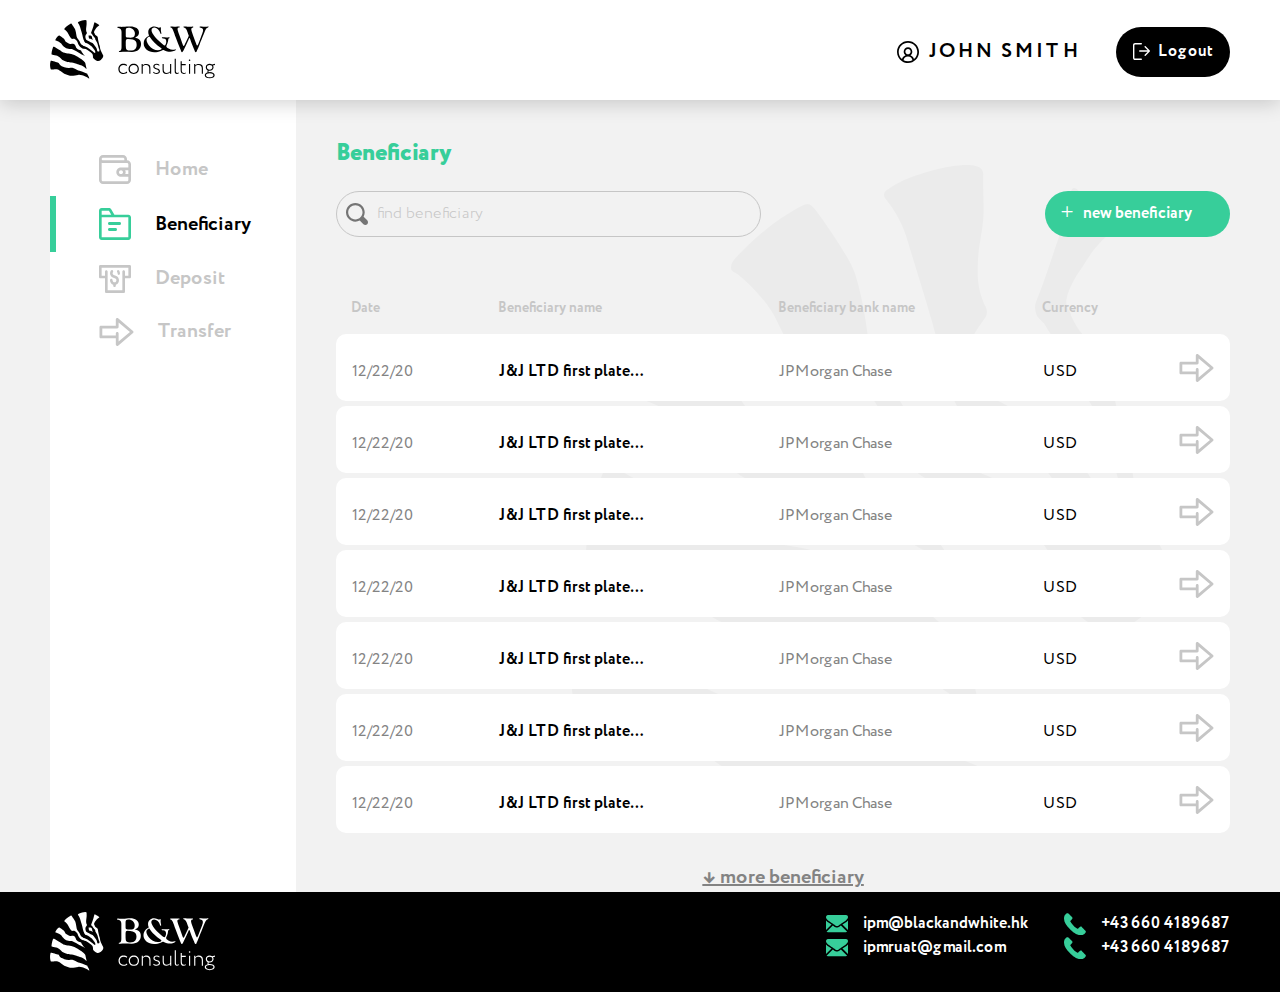
==== beneficiary.html @ be6fce4c "Beneficiary page done" ====
<!DOCTYPE html>
<html lang="en">
  <head>
    <meta charset="UTF-8" />
    <meta name="viewport" content="width=device-width, initial-scale=1.0" />
    <link rel="stylesheet" href="css/style.min.css" />
    <title>B&W</title>
  </head>
  <body>
    <header class="header logged-header">
      <div class="container">
        <nav class="nav">
          <div class="logo">
            <img src="img/logo.svg" alt="B&W consulting" />
          </div>
          <div class="nav__block">
            <div class="menu">
              <div class="logged-user">
                <img src="img/loged-user-icon.svg" alt="user" />
                <span class="username">John Smith</span>
              </div>
              <button class="btn exit-btn">
                <img src="img/exit-icon.svg" alt="exit" />
                <a href="/signin.html">Logout</a>
              </button>
            </div>
          </div>
        </nav>
      </div>
    </header>
    <div class="main-section">
      <div class="container">
        <div class="content">
          <aside class="main-nav">
            <ul>
              <li>
                <a href="/home.html">
                  <svg width="32" height="29">
                    <use xlink:href="img/icons.svg#wallet"></use>
                  </svg>
                  Home</a
                >
              </li>
              <li class="active">
                <a href="#">
                  <svg width="32" height="32">
                    <use xlink:href="img/icons.svg#folder"></use>
                  </svg>
                  Beneficiary</a
                >
              </li>
              <li>
                <a href="/deposit.html">
                  <svg width="32" height="28">
                    <use xlink:href="img/icons.svg#atm"></use>
                  </svg>
                  Deposit</a
                >
              </li>
              <li>
                <a href="#">
                  <svg width="35" height="28">
                    <use xlink:href="img/icons.svg#arrow-right"></use>
                  </svg>
                  Transfer</a
                >
              </li>
              <li class="last"></li>
            </ul>
          </aside>
          <div class="main-content">
            <div class="action-panel">
              <div class="title">
                <h1>Beneficiary</h1>
              </div>
            </div>
            <div class="beneficiary-controls">
              <input
                class="search-input"
                type="text"
                placeholder="find beneficiary"
              />
              <button class="btn btn-primary add-btn-icon">
                new beneficiary
              </button>
            </div>

            <table class="tbl">
              <thead>
                <tr>
                  <th>Date</th>
                  <th>Beneficiary name</th>
                  <th>Beneficiary bank name</th>
                  <th>Currency</th>
                  <th></th>
                </tr>
              </thead>
              <tbody>
                <tr>
                  <td>12/22/20</td>
                  <td class="cell-name">J&J LTD first plate…</td>
                  <td>JPMorgan Chase</td>
                  <td class="cell-currency">USD</td>
                  <td class="cell-action">
                    <a href="#">
                      <svg width="35" height="28">
                        <use xlink:href="img/icons.svg#arrow-right"></use>
                      </svg>
                    </a>
                    <span class="tooltiptext">new transfer</span>
                  </td>
                </tr>
                <tr>
                  <td>12/22/20</td>
                  <td class="cell-name">J&J LTD first plate…</td>
                  <td>JPMorgan Chase</td>
                  <td class="cell-currency">USD</td>
                  <td class="cell-action">
                    <a href="#">
                      <svg width="35" height="28">
                        <use xlink:href="img/icons.svg#arrow-right"></use>
                      </svg>
                    </a>
                    <span class="tooltiptext">new transfer</span>
                  </td>
                </tr>
                <tr>
                  <td>12/22/20</td>
                  <td class="cell-name">J&J LTD first plate…</td>
                  <td>JPMorgan Chase</td>
                  <td class="cell-currency">USD</td>
                  <td class="cell-action">
                    <a href="#">
                      <svg width="35" height="28">
                        <use xlink:href="img/icons.svg#arrow-right"></use>
                      </svg>
                    </a>
                    <span class="tooltiptext">new transfer</span>
                  </td>
                </tr>
                <tr>
                  <td>12/22/20</td>
                  <td class="cell-name">J&J LTD first plate…</td>
                  <td>JPMorgan Chase</td>
                  <td class="cell-currency">USD</td>
                  <td class="cell-action">
                    <a href="#">
                      <svg width="35" height="28">
                        <use xlink:href="img/icons.svg#arrow-right"></use>
                      </svg>
                    </a>
                    <span class="tooltiptext">new transfer</span>
                  </td>
                </tr>
                <tr>
                  <td>12/22/20</td>
                  <td class="cell-name">J&J LTD first plate…</td>
                  <td>JPMorgan Chase</td>
                  <td class="cell-currency">USD</td>
                  <td class="cell-action">
                    <a href="#">
                      <svg width="35" height="28">
                        <use xlink:href="img/icons.svg#arrow-right"></use>
                      </svg>
                    </a>
                    <span class="tooltiptext">new transfer</span>
                  </td>
                </tr>
                <tr>
                  <td>12/22/20</td>
                  <td class="cell-name">J&J LTD first plate…</td>
                  <td>JPMorgan Chase</td>
                  <td class="cell-currency">USD</td>
                  <td class="cell-action">
                    <a href="#">
                      <svg width="35" height="28">
                        <use xlink:href="img/icons.svg#arrow-right"></use>
                      </svg>
                    </a>
                    <span class="tooltiptext">new transfer</span>
                  </td>
                </tr>
                <tr>
                  <td>12/22/20</td>
                  <td class="cell-name">J&J LTD first plate…</td>
                  <td>JPMorgan Chase</td>
                  <td class="cell-currency">USD</td>
                  <td class="cell-action">
                    <a href="#">
                      <svg width="35" height="28">
                        <use xlink:href="img/icons.svg#arrow-right"></use>
                      </svg>
                    </a>
                    <span class="tooltiptext">new transfer</span>
                  </td>
                </tr>
              </tbody>
            </table>
            <p class="more"><a href="#">↓ more beneficiary</a></p>
          </div>
        </div>
      </div>
    </div>
    <footer class="footer">
      <div class="container">
        <div class="footer_nav">
          <div class="logo">
            <img src="img/footer_logo.svg" alt="B&W" />
          </div>
          <div class="contacts">
            <div class="emails">
              <div class="email">
                <img src="img/letter.svg" alt="email" class="icon" />
                <a href="mailto:ipm@blackandwhite.hk">ipm@blackandwhite.hk</a>
              </div>
              <div class="email">
                <img src="img/letter.svg" alt="email" class="icon" />
                <a href="mailto:ipmruat@gmail.com">ipmruat@gmail.com</a>
              </div>
            </div>
            <div class="phones">
              <div class="phone">
                <img src="img/phone.svg" alt="phone" class="icon" />
                <span>+43 660 4189687</span>
              </div>
              <div class="phone">
                <img src="img/phone.svg" alt="phone" class="icon" />
                <span>+43 660 4189687</span>
              </div>
            </div>
          </div>
        </div>
      </div>
    </footer>
  </body>
</html>
---- css/style.min.css ----
@font-face{font-family:"Circe";src:url("../fonts/Circe-Regular.eot");src:local("Circe"),local("Circe-Regular"),url("../fonts/Circe-Regular.eot?#iefix") format("embedded-opentype"),url("../fonts/Circe-Regular.woff") format("woff"),url("../fonts/Circe-Regular.ttf") format("truetype");font-weight:normal;font-style:normal}@font-face{font-family:"Circe";src:url("../fonts/Circe-ExtraLight.eot");src:local("Circe ExtraLight"),local("Circe-ExtraLight"),url("../fonts/Circe-ExtraLight.eot?#iefix") format("embedded-opentype"),url("../fonts/Circe-ExtraLight.woff") format("woff"),url("../fonts/Circe-ExtraLight.ttf") format("truetype");font-weight:200;font-style:normal}@font-face{font-family:"Circe";src:url("../fonts/Circe-Thin.eot");src:local("Circe Thin"),local("Circe-Thin"),url("../fonts/Circe-Thin.eot?#iefix") format("embedded-opentype"),url("../fonts/Circe-Thin.woff") format("woff"),url("../fonts/Circe-Thin.ttf") format("truetype");font-weight:100;font-style:normal}@font-face{font-family:"Circe";src:url("../fonts/Circe-Light.eot");src:local("Circe Light"),local("Circe-Light"),url("../fonts/Circe-Light.eot?#iefix") format("embedded-opentype"),url("../fonts/Circe-Light.woff") format("woff"),url("../fonts/Circe-Light.ttf") format("truetype");font-weight:300;font-style:normal}@font-face{font-family:"Circe";src:url("../fonts/Circe-Bold.eot");src:local("Circe Bold"),local("Circe-Bold"),url("../fonts/Circe-Bold.eot?#iefix") format("embedded-opentype"),url("../fonts/Circe-Bold.woff") format("woff"),url("../fonts/Circe-Bold.ttf") format("truetype");font-weight:bold;font-style:normal}@font-face{font-family:"Circe";src:url("../fonts/Circe-ExtraBold.eot");src:local("Circe ExtraBold"),local("Circe-ExtraBold"),url("../fonts/Circe-ExtraBold.eot?#iefix") format("embedded-opentype"),url("../fonts/Circe-ExtraBold.woff") format("woff"),url("../fonts/Circe-ExtraBold.ttf") format("truetype");font-weight:800;font-style:normal}@font-face{font-family:"lucida_grandebold";src:url("../fonts/lucidagrandebold-webfont.woff2") format("woff2"),url("../fonts/lucidagrandebold-webfont.woff") format("woff"),url("../fonts/LucidaGrandeBold.ttf") format("truetype");font-weight:bold;font-style:normal}*{padding:0;margin:0;-webkit-box-sizing:border-box;box-sizing:border-box}body{display:-webkit-box;display:-ms-flexbox;display:flex;-webkit-box-orient:vertical;-webkit-box-direction:normal;-ms-flex-direction:column;flex-direction:column;height:100vh}.container{max-width:1180px;width:100%;margin:0 auto;height:100%}.header{width:100%;height:100px;padding:20px}.header .nav{display:-webkit-box;display:-ms-flexbox;display:flex;-webkit-box-pack:justify;-ms-flex-pack:justify;justify-content:space-between;-webkit-box-align:center;-ms-flex-align:center;align-items:center}.header .nav .menu{text-transform:uppercase;display:-webkit-box;display:-ms-flexbox;display:flex;-webkit-box-pack:justify;-ms-flex-pack:justify;justify-content:space-between;font-family:Circe;font-style:normal;font-weight:bold;font-size:13px;line-height:19px;text-align:right;letter-spacing:1.9px;color:#000000}.header .nav .menu .main_menu{margin-right:50px}.header .nav .menu ul{display:-webkit-box;display:-ms-flexbox;display:flex;list-style:none}.header .nav .menu ul li{margin-right:27px}.header .nav .menu ul li a{text-decoration:none;color:inherit}.header .nav .menu .active{color:#37ce9a}.logged-header{-webkit-box-shadow:0px 2px 20px rgba(0,0,0,0.2);box-shadow:0px 2px 20px rgba(0,0,0,0.2);z-index:2}main{-webkit-box-flex:1;-ms-flex:1 0 auto;flex:1 0 auto;background-color:#f2f2f2}main .bg{background-color:#37ce9a;height:300px;padding:56px}main .bg h1{color:#ffffff;font-family:Circe;font-style:normal;font-weight:bold;font-size:40px;line-height:59px;text-align:center;text-transform:uppercase;margin-bottom:47px}main .bg .login-form{width:510px;margin:0 auto;background-color:#ffffff;border-radius:10px;-webkit-box-shadow:0px 10px 40px rgba(0,0,0,0.2);box-shadow:0px 10px 40px rgba(0,0,0,0.2);padding:66px 96px}main .bg .login-form .form-control{max-width:320px;margin-bottom:50px}main .bg .login-form .form-control input{max-width:320px;width:100%;border:none;border-bottom:2px solid #000000;padding:10px 20px 0 0;outline:none;font-family:Circe;font-style:normal;font-weight:normal;font-size:20px;line-height:29px;color:#000000}main .bg .login-form .form-control input::-webkit-input-placeholder{color:#000000}main .bg .login-form .form-control input:-ms-input-placeholder{color:#000000}main .bg .login-form .form-control input::-ms-input-placeholder{color:#000000}main .bg .login-form .form-control input::placeholder{color:#000000}main .bg .login-form .form-control .username{background:url(../img/user.svg) center right no-repeat}main .bg .login-form .form-control .password{background:url(../img/lock.svg) center right no-repeat}main .bg .login-form button{display:block;border-radius:40px;border:none;background-color:#37ce9a;padding:19px;width:320px;font-family:Circe;font-style:normal;font-weight:800;font-size:20px;color:#ffffff;text-transform:uppercase;margin-bottom:17px}main .bg .login-form p{text-align:center}main .bg .login-form p a{color:#37ce9a;font-family:Circe;font-style:normal;font-weight:bold;font-size:16px;line-height:24px}.footer{padding:20px;font-family:Circe;font-style:normal;font-weight:bold;font-size:16px;line-height:24px;text-align:right;background-color:#000;height:100px;color:#ffffff}.footer .footer_nav{display:-webkit-box;display:-ms-flexbox;display:flex;-webkit-box-pack:justify;-ms-flex-pack:justify;justify-content:space-between}.footer .footer_nav .contacts{display:-webkit-box;display:-ms-flexbox;display:flex}.footer .footer_nav .contacts a{color:inherit;text-decoration:none}.footer .footer_nav .contacts .icon{margin-right:15px}.footer .footer_nav .contacts .emails{margin-right:36px}.footer .footer_nav .email{display:-webkit-box;display:-ms-flexbox;display:flex;-webkit-box-align:center;-ms-flex-align:center;align-items:center}.footer .footer_nav .phone{display:-webkit-box;display:-ms-flexbox;display:flex;-webkit-box-align:center;-ms-flex-align:center;align-items:center}.logged-user{display:-webkit-box;display:-ms-flexbox;display:flex;-webkit-box-align:center;-ms-flex-align:center;align-items:center;margin-right:35px;font-family:Circe;font-style:normal;font-weight:bold;font-size:20px;line-height:29px;letter-spacing:2.92308px;color:#000000}.logged-user img{margin-right:10px}.btn{font-family:Circe;font-style:normal;font-weight:bold;font-size:16px;line-height:24px;text-align:right;color:#ffffff;padding:13px 17px;border-radius:33px;border:none;position:relative;outline:none;cursor:pointer;-webkit-transition:background-color 0.3s ease;transition:background-color 0.3s ease}.btn-primary{background-color:#37ce9a;padding:10px 38px}.btn-primary:hover{background-color:#29a97d}.exit-btn{display:-webkit-box;display:-ms-flexbox;display:flex;-webkit-box-align:center;-ms-flex-align:center;align-items:center;background-color:#000000}.exit-btn:hover{background-color:#262626}.exit-btn img{margin-right:8px}.exit-btn a{text-decoration:none;color:inherit}.main-nav{width:260px;background-color:#ffffff;margin-right:40px}.main-nav ul{margin:43px 0;list-style:none;display:-webkit-box;display:-ms-flexbox;display:flex;-webkit-box-orient:vertical;-webkit-box-direction:normal;-ms-flex-direction:column;flex-direction:column;font-family:Circe;font-style:normal;font-weight:bold;font-size:20px;line-height:29px;color:#c6c6c6}.main-nav ul li{padding:12px 43px;border-left:6px solid transparent}.main-nav ul li svg{margin-right:24px;fill:#c6c6c6}.main-nav ul li.active{color:#000000;border-left:6px solid #37ce9a}.main-nav ul li.active svg{fill:#37ce9a}.main-nav ul li.active a{color:#000000}.main-nav ul li a{display:-webkit-box;display:-ms-flexbox;display:flex;-webkit-box-align:center;-ms-flex-align:center;align-items:center;text-decoration:none;color:inherit}.main-nav ul li.last{-webkit-box-flex:1;-ms-flex:1 0 auto;flex:1 0 auto}.main-section{-webkit-box-flex:1;-ms-flex:1 0 auto;flex:1 0 auto;background:#f2f2f2 url(../img/main-bg.svg) center right 110px no-repeat}.content{display:-webkit-box;display:-ms-flexbox;display:flex;-webkit-box-pack:justify;-ms-flex-pack:justify;justify-content:space-between;height:inherit}.panel{background-color:#ffffff;border-radius:10px;padding:33px 23px}.panel h2{font-family:Circe;font-style:normal;font-weight:normal;font-size:20px;line-height:29px;color:#828282;margin-bottom:12px}.main-content{width:80%;margin-top:36px}.main-content .action-panel{display:-webkit-box;display:-ms-flexbox;display:flex;-webkit-box-pack:justify;-ms-flex-pack:justify;justify-content:space-between}.main-content .action-panel .title h1{font-family:Circe;font-style:normal;font-weight:800;font-size:24px;line-height:35px;color:#37ce9a}.main-content .add-btn-icon::before{content:"+";position:absolute;font-size:24px;font-weight:300;left:15px}.main-content .balanse-panel{margin-top:25px;background:#fff url(../img/wallet.svg) center right 39px no-repeat}.main-content .balanse-panel span{font-family:Circe;font-style:normal;font-weight:bold;font-size:30px;line-height:44px;color:#37ce9a}.mr-18{margin-right:18px}.mr-70{margin-right:70px}.usd::before{content:"$"}.eur::before{content:"€"}.rub::before{content:"₽"}.rates-panel{margin-top:10px;background:#fff url(../img/logo-cbr.png) bottom 29px right 23px no-repeat}.rates-panel .titles{display:-webkit-box;display:-ms-flexbox;display:flex;-webkit-box-pack:justify;-ms-flex-pack:justify;justify-content:space-between}.rates-panel table{font-family:Circe;font-style:normal;font-weight:normal;font-size:20px;line-height:29px;color:#000000;border-collapse:collapse}.rates-panel table td.col-primary{color:#37ce9a;padding:0 25px}.rates-panel table td.col-bold{font-weight:bold}.deposit-title{margin:45px 0 38px;font-family:Circe;font-style:normal;font-weight:800;font-size:24px;line-height:35px;color:#000000}.deposit-panels{display:-webkit-box;display:-ms-flexbox;display:flex;-webkit-box-pack:justify;-ms-flex-pack:justify;justify-content:space-between}.deposit-panels .deposit-btn{font-family:Circe;font-style:normal;font-weight:normal;font-size:40px;line-height:59px;color:#000000;padding:77px 95px;cursor:pointer;-webkit-transition:background-color 0.3s ease;transition:background-color 0.3s ease}.deposit-panels .deposit-btn:hover{background-color:#37ce9a;color:#ffffff}.search-input{background:url(../img/search.svg) center left 9px no-repeat;border:1px solid #c6c6c6;-webkit-box-sizing:border-box;box-sizing:border-box;border-radius:33px;padding:10px 40px;font-family:Circe;font-style:normal;font-weight:350;font-size:16px;line-height:24px;outline:none;max-width:425px;width:100%}.search-input::-webkit-input-placeholder{color:#c6c6c6}.search-input:-ms-input-placeholder{color:#c6c6c6}.search-input::-ms-input-placeholder{color:#c6c6c6}.search-input::placeholder{color:#c6c6c6}.beneficiary-controls{margin-top:20px;display:-webkit-box;display:-ms-flexbox;display:flex;-webkit-box-pack:justify;-ms-flex-pack:justify;justify-content:space-between}.tbl{margin-top:37px;font-family:Circe;font-style:normal;width:100%;border-spacing:0 5px}.tbl thead tr th{text-align:left;color:#c6c6c6;font-weight:bold;font-size:14px;line-height:21px}.tbl tr{border-radius:10px;width:100%}.tbl tr th,.tbl tr td{padding:19px 15px 10px}.tbl tbody tr{background-color:#fff}.tbl tbody tr td{font-weight:normal;font-size:16px;line-height:24px;color:#838383;border:1px solid transparent}.tbl tbody tr td:first-child{border-top-left-radius:10px}.tbl tbody tr td:last-child{border-top-right-radius:10px}.tbl tbody tr td:first-child{border-bottom-left-radius:10px}.tbl tbody tr td:last-child{border-bottom-right-radius:10px}.tbl tbody tr td svg{fill:#c6c6c6}.tbl tr:hover td{border-bottom:1px solid #37ce9a;border-top:1px solid #37ce9a}.tbl tr:hover td svg{fill:#37ce9a}.tbl tr:hover td:first-child{border-left:1px solid #37ce9a}.tbl tr:hover td:last-child{border-right:1px solid #37ce9a}.tbl .cell-currency{color:#000000}.tbl .cell-name{font-weight:bold;color:#000000}.tbl .cell-action{position:relative;text-align:right;width:50px}.tbl .cell-action .tooltiptext{position:absolute;left:-20px;bottom:-20px;visibility:hidden;width:110px;background-color:#fff;-webkit-box-shadow:0px 2px 30px rgba(0,0,0,0.1);box-shadow:0px 2px 30px rgba(0,0,0,0.1);border-radius:10px;padding:6px 17px;z-index:2;font-family:Circe;font-style:normal;font-weight:normal;font-size:14px;line-height:21px;color:#c6c6c6}.tbl .cell-action:hover .tooltiptext{visibility:visible}.more{text-align:center;font-family:Circe;font-style:normal;font-weight:bold;font-size:20px;line-height:29px;text-align:center;-webkit-text-decoration-line:underline;text-decoration-line:underline;color:#838383;margin-top:25px}.more a{color:inherit}
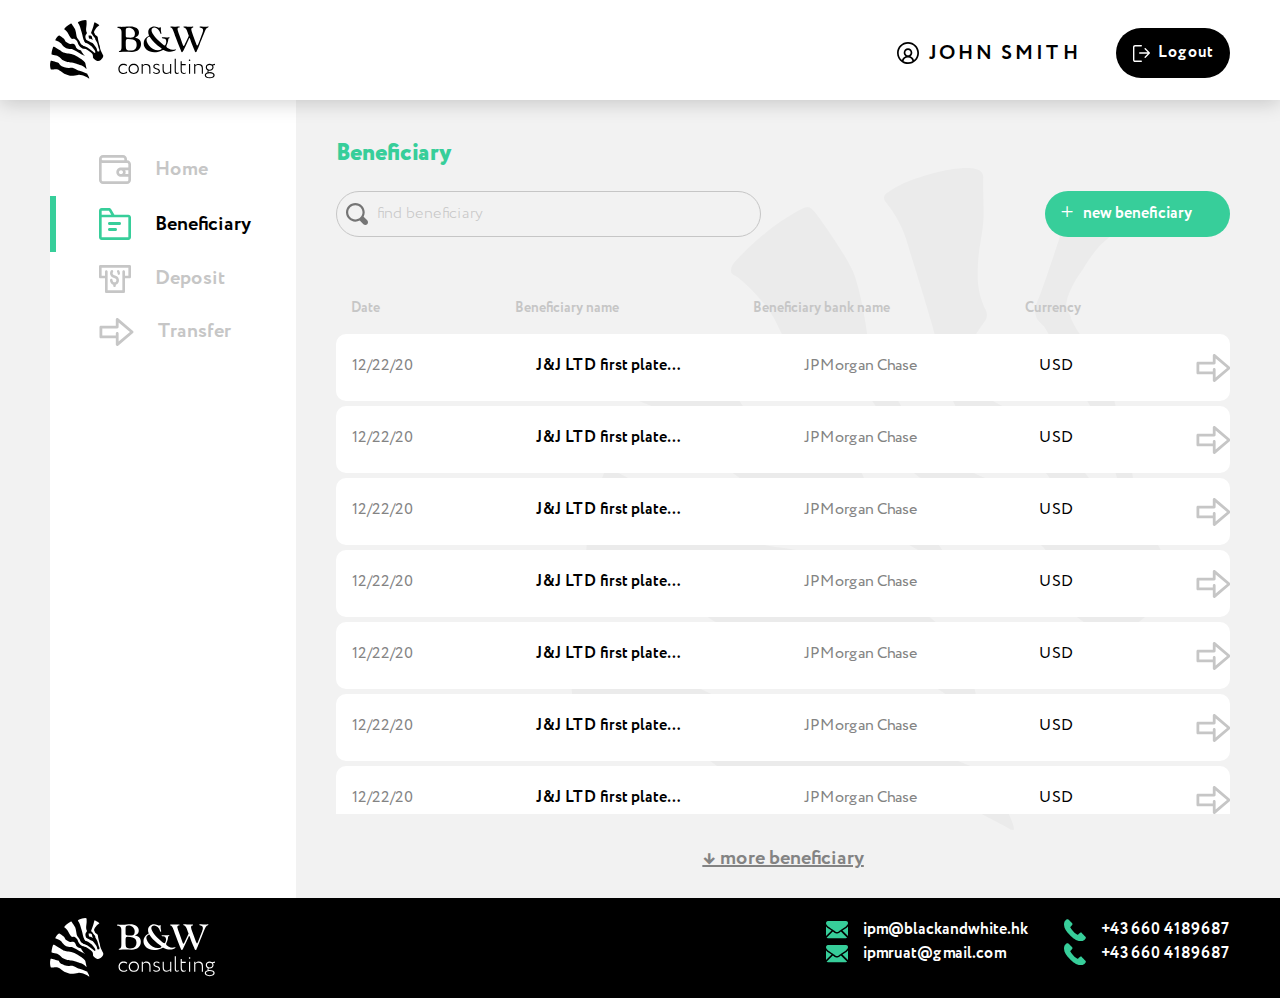
==== commit 9eb0f445: "Table scroll" ====
--- a/beneficiary.html
+++ b/beneficiary.html
@@ -58,7 +58,7 @@
                 >
               </li>
               <li>
-                <a href="#">
+                <a href="/transfer.html">
                   <svg width="35" height="28">
                     <use xlink:href="img/icons.svg#arrow-right"></use>
                   </svg>
@@ -85,7 +85,7 @@
               </button>
             </div>
 
-            <table class="tbl">
+            <table class="tbl beneficiary">
               <thead>
                 <tr>
                   <th>Date</th>
@@ -96,6 +96,34 @@
                 </tr>
               </thead>
               <tbody>
+                <tr>
+                  <td>12/22/20</td>
+                  <td class="cell-name">J&J LTD first plate…</td>
+                  <td>JPMorgan Chase</td>
+                  <td class="cell-currency">USD</td>
+                  <td class="cell-action">
+                    <a href="#">
+                      <svg width="35" height="28">
+                        <use xlink:href="img/icons.svg#arrow-right"></use>
+                      </svg>
+                    </a>
+                    <span class="tooltiptext">new transfer</span>
+                  </td>
+                </tr>
+                <tr>
+                  <td>12/22/20</td>
+                  <td class="cell-name">J&J LTD first plate…</td>
+                  <td>JPMorgan Chase</td>
+                  <td class="cell-currency">USD</td>
+                  <td class="cell-action">
+                    <a href="#">
+                      <svg width="35" height="28">
+                        <use xlink:href="img/icons.svg#arrow-right"></use>
+                      </svg>
+                    </a>
+                    <span class="tooltiptext">new transfer</span>
+                  </td>
+                </tr>
                 <tr>
                   <td>12/22/20</td>
                   <td class="cell-name">J&J LTD first plate…</td>
--- a/css/style.min.css
+++ b/css/style.min.css
@@ -1 +1 @@
-@font-face{font-family:"Circe";src:url("../fonts/Circe-Regular.eot");src:local("Circe"),local("Circe-Regular"),url("../fonts/Circe-Regular.eot?#iefix") format("embedded-opentype"),url("../fonts/Circe-Regular.woff") format("woff"),url("../fonts/Circe-Regular.ttf") format("truetype");font-weight:normal;font-style:normal}@font-face{font-family:"Circe";src:url("../fonts/Circe-ExtraLight.eot");src:local("Circe ExtraLight"),local("Circe-ExtraLight"),url("../fonts/Circe-ExtraLight.eot?#iefix") format("embedded-opentype"),url("../fonts/Circe-ExtraLight.woff") format("woff"),url("../fonts/Circe-ExtraLight.ttf") format("truetype");font-weight:200;font-style:normal}@font-face{font-family:"Circe";src:url("../fonts/Circe-Thin.eot");src:local("Circe Thin"),local("Circe-Thin"),url("../fonts/Circe-Thin.eot?#iefix") format("embedded-opentype"),url("../fonts/Circe-Thin.woff") format("woff"),url("../fonts/Circe-Thin.ttf") format("truetype");font-weight:100;font-style:normal}@font-face{font-family:"Circe";src:url("../fonts/Circe-Light.eot");src:local("Circe Light"),local("Circe-Light"),url("../fonts/Circe-Light.eot?#iefix") format("embedded-opentype"),url("../fonts/Circe-Light.woff") format("woff"),url("../fonts/Circe-Light.ttf") format("truetype");font-weight:300;font-style:normal}@font-face{font-family:"Circe";src:url("../fonts/Circe-Bold.eot");src:local("Circe Bold"),local("Circe-Bold"),url("../fonts/Circe-Bold.eot?#iefix") format("embedded-opentype"),url("../fonts/Circe-Bold.woff") format("woff"),url("../fonts/Circe-Bold.ttf") format("truetype");font-weight:bold;font-style:normal}@font-face{font-family:"Circe";src:url("../fonts/Circe-ExtraBold.eot");src:local("Circe ExtraBold"),local("Circe-ExtraBold"),url("../fonts/Circe-ExtraBold.eot?#iefix") format("embedded-opentype"),url("../fonts/Circe-ExtraBold.woff") format("woff"),url("../fonts/Circe-ExtraBold.ttf") format("truetype");font-weight:800;font-style:normal}@font-face{font-family:"lucida_grandebold";src:url("../fonts/lucidagrandebold-webfont.woff2") format("woff2"),url("../fonts/lucidagrandebold-webfont.woff") format("woff"),url("../fonts/LucidaGrandeBold.ttf") format("truetype");font-weight:bold;font-style:normal}*{padding:0;margin:0;-webkit-box-sizing:border-box;box-sizing:border-box}body{display:-webkit-box;display:-ms-flexbox;display:flex;-webkit-box-orient:vertical;-webkit-box-direction:normal;-ms-flex-direction:column;flex-direction:column;height:100vh}.container{max-width:1180px;width:100%;margin:0 auto;height:100%}.header{width:100%;height:100px;padding:20px}.header .nav{display:-webkit-box;display:-ms-flexbox;display:flex;-webkit-box-pack:justify;-ms-flex-pack:justify;justify-content:space-between;-webkit-box-align:center;-ms-flex-align:center;align-items:center}.header .nav .menu{text-transform:uppercase;display:-webkit-box;display:-ms-flexbox;display:flex;-webkit-box-pack:justify;-ms-flex-pack:justify;justify-content:space-between;font-family:Circe;font-style:normal;font-weight:bold;font-size:13px;line-height:19px;text-align:right;letter-spacing:1.9px;color:#000000}.header .nav .menu .main_menu{margin-right:50px}.header .nav .menu ul{display:-webkit-box;display:-ms-flexbox;display:flex;list-style:none}.header .nav .menu ul li{margin-right:27px}.header .nav .menu ul li a{text-decoration:none;color:inherit}.header .nav .menu .active{color:#37ce9a}.logged-header{-webkit-box-shadow:0px 2px 20px rgba(0,0,0,0.2);box-shadow:0px 2px 20px rgba(0,0,0,0.2);z-index:2}main{-webkit-box-flex:1;-ms-flex:1 0 auto;flex:1 0 auto;background-color:#f2f2f2}main .bg{background-color:#37ce9a;height:300px;padding:56px}main .bg h1{color:#ffffff;font-family:Circe;font-style:normal;font-weight:bold;font-size:40px;line-height:59px;text-align:center;text-transform:uppercase;margin-bottom:47px}main .bg .login-form{width:510px;margin:0 auto;background-color:#ffffff;border-radius:10px;-webkit-box-shadow:0px 10px 40px rgba(0,0,0,0.2);box-shadow:0px 10px 40px rgba(0,0,0,0.2);padding:66px 96px}main .bg .login-form .form-control{max-width:320px;margin-bottom:50px}main .bg .login-form .form-control input{max-width:320px;width:100%;border:none;border-bottom:2px solid #000000;padding:10px 20px 0 0;outline:none;font-family:Circe;font-style:normal;font-weight:normal;font-size:20px;line-height:29px;color:#000000}main .bg .login-form .form-control input::-webkit-input-placeholder{color:#000000}main .bg .login-form .form-control input:-ms-input-placeholder{color:#000000}main .bg .login-form .form-control input::-ms-input-placeholder{color:#000000}main .bg .login-form .form-control input::placeholder{color:#000000}main .bg .login-form .form-control .username{background:url(../img/user.svg) center right no-repeat}main .bg .login-form .form-control .password{background:url(../img/lock.svg) center right no-repeat}main .bg .login-form button{display:block;border-radius:40px;border:none;background-color:#37ce9a;padding:19px;width:320px;font-family:Circe;font-style:normal;font-weight:800;font-size:20px;color:#ffffff;text-transform:uppercase;margin-bottom:17px}main .bg .login-form p{text-align:center}main .bg .login-form p a{color:#37ce9a;font-family:Circe;font-style:normal;font-weight:bold;font-size:16px;line-height:24px}.footer{padding:20px;font-family:Circe;font-style:normal;font-weight:bold;font-size:16px;line-height:24px;text-align:right;background-color:#000;height:100px;color:#ffffff}.footer .footer_nav{display:-webkit-box;display:-ms-flexbox;display:flex;-webkit-box-pack:justify;-ms-flex-pack:justify;justify-content:space-between}.footer .footer_nav .contacts{display:-webkit-box;display:-ms-flexbox;display:flex}.footer .footer_nav .contacts a{color:inherit;text-decoration:none}.footer .footer_nav .contacts .icon{margin-right:15px}.footer .footer_nav .contacts .emails{margin-right:36px}.footer .footer_nav .email{display:-webkit-box;display:-ms-flexbox;display:flex;-webkit-box-align:center;-ms-flex-align:center;align-items:center}.footer .footer_nav .phone{display:-webkit-box;display:-ms-flexbox;display:flex;-webkit-box-align:center;-ms-flex-align:center;align-items:center}.logged-user{display:-webkit-box;display:-ms-flexbox;display:flex;-webkit-box-align:center;-ms-flex-align:center;align-items:center;margin-right:35px;font-family:Circe;font-style:normal;font-weight:bold;font-size:20px;line-height:29px;letter-spacing:2.92308px;color:#000000}.logged-user img{margin-right:10px}.btn{font-family:Circe;font-style:normal;font-weight:bold;font-size:16px;line-height:24px;text-align:right;color:#ffffff;padding:13px 17px;border-radius:33px;border:none;position:relative;outline:none;cursor:pointer;-webkit-transition:background-color 0.3s ease;transition:background-color 0.3s ease}.btn-primary{background-color:#37ce9a;padding:10px 38px}.btn-primary:hover{background-color:#29a97d}.exit-btn{display:-webkit-box;display:-ms-flexbox;display:flex;-webkit-box-align:center;-ms-flex-align:center;align-items:center;background-color:#000000}.exit-btn:hover{background-color:#262626}.exit-btn img{margin-right:8px}.exit-btn a{text-decoration:none;color:inherit}.main-nav{width:260px;background-color:#ffffff;margin-right:40px}.main-nav ul{margin:43px 0;list-style:none;display:-webkit-box;display:-ms-flexbox;display:flex;-webkit-box-orient:vertical;-webkit-box-direction:normal;-ms-flex-direction:column;flex-direction:column;font-family:Circe;font-style:normal;font-weight:bold;font-size:20px;line-height:29px;color:#c6c6c6}.main-nav ul li{padding:12px 43px;border-left:6px solid transparent}.main-nav ul li svg{margin-right:24px;fill:#c6c6c6}.main-nav ul li.active{color:#000000;border-left:6px solid #37ce9a}.main-nav ul li.active svg{fill:#37ce9a}.main-nav ul li.active a{color:#000000}.main-nav ul li a{display:-webkit-box;display:-ms-flexbox;display:flex;-webkit-box-align:center;-ms-flex-align:center;align-items:center;text-decoration:none;color:inherit}.main-nav ul li.last{-webkit-box-flex:1;-ms-flex:1 0 auto;flex:1 0 auto}.main-section{-webkit-box-flex:1;-ms-flex:1 0 auto;flex:1 0 auto;background:#f2f2f2 url(../img/main-bg.svg) center right 110px no-repeat}.content{display:-webkit-box;display:-ms-flexbox;display:flex;-webkit-box-pack:justify;-ms-flex-pack:justify;justify-content:space-between;height:inherit}.panel{background-color:#ffffff;border-radius:10px;padding:33px 23px}.panel h2{font-family:Circe;font-style:normal;font-weight:normal;font-size:20px;line-height:29px;color:#828282;margin-bottom:12px}.main-content{width:80%;margin-top:36px}.main-content .action-panel{display:-webkit-box;display:-ms-flexbox;display:flex;-webkit-box-pack:justify;-ms-flex-pack:justify;justify-content:space-between}.main-content .action-panel .title h1{font-family:Circe;font-style:normal;font-weight:800;font-size:24px;line-height:35px;color:#37ce9a}.main-content .add-btn-icon::before{content:"+";position:absolute;font-size:24px;font-weight:300;left:15px}.main-content .balanse-panel{margin-top:25px;background:#fff url(../img/wallet.svg) center right 39px no-repeat}.main-content .balanse-panel span{font-family:Circe;font-style:normal;font-weight:bold;font-size:30px;line-height:44px;color:#37ce9a}.mr-18{margin-right:18px}.mr-70{margin-right:70px}.usd::before{content:"$"}.eur::before{content:"€"}.rub::before{content:"₽"}.rates-panel{margin-top:10px;background:#fff url(../img/logo-cbr.png) bottom 29px right 23px no-repeat}.rates-panel .titles{display:-webkit-box;display:-ms-flexbox;display:flex;-webkit-box-pack:justify;-ms-flex-pack:justify;justify-content:space-between}.rates-panel table{font-family:Circe;font-style:normal;font-weight:normal;font-size:20px;line-height:29px;color:#000000;border-collapse:collapse}.rates-panel table td.col-primary{color:#37ce9a;padding:0 25px}.rates-panel table td.col-bold{font-weight:bold}.deposit-title{margin:45px 0 38px;font-family:Circe;font-style:normal;font-weight:800;font-size:24px;line-height:35px;color:#000000}.deposit-panels{display:-webkit-box;display:-ms-flexbox;display:flex;-webkit-box-pack:justify;-ms-flex-pack:justify;justify-content:space-between}.deposit-panels .deposit-btn{font-family:Circe;font-style:normal;font-weight:normal;font-size:40px;line-height:59px;color:#000000;padding:77px 95px;cursor:pointer;-webkit-transition:background-color 0.3s ease;transition:background-color 0.3s ease}.deposit-panels .deposit-btn:hover{background-color:#37ce9a;color:#ffffff}.search-input{background:url(../img/search.svg) center left 9px no-repeat;border:1px solid #c6c6c6;-webkit-box-sizing:border-box;box-sizing:border-box;border-radius:33px;padding:10px 40px;font-family:Circe;font-style:normal;font-weight:350;font-size:16px;line-height:24px;outline:none;max-width:425px;width:100%}.search-input::-webkit-input-placeholder{color:#c6c6c6}.search-input:-ms-input-placeholder{color:#c6c6c6}.search-input::-ms-input-placeholder{color:#c6c6c6}.search-input::placeholder{color:#c6c6c6}.beneficiary-controls{margin-top:20px;display:-webkit-box;display:-ms-flexbox;display:flex;-webkit-box-pack:justify;-ms-flex-pack:justify;justify-content:space-between}.tbl{margin-top:37px;font-family:Circe;font-style:normal;width:100%;border-spacing:0 5px}.tbl thead tr th{text-align:left;color:#c6c6c6;font-weight:bold;font-size:14px;line-height:21px}.tbl tr{border-radius:10px;width:100%}.tbl tr th,.tbl tr td{padding:19px 15px 10px}.tbl tbody tr{background-color:#fff}.tbl tbody tr td{font-weight:normal;font-size:16px;line-height:24px;color:#838383;border:1px solid transparent}.tbl tbody tr td:first-child{border-top-left-radius:10px}.tbl tbody tr td:last-child{border-top-right-radius:10px}.tbl tbody tr td:first-child{border-bottom-left-radius:10px}.tbl tbody tr td:last-child{border-bottom-right-radius:10px}.tbl tbody tr td svg{fill:#c6c6c6}.tbl tr:hover td{border-bottom:1px solid #37ce9a;border-top:1px solid #37ce9a}.tbl tr:hover td svg{fill:#37ce9a}.tbl tr:hover td:first-child{border-left:1px solid #37ce9a}.tbl tr:hover td:last-child{border-right:1px solid #37ce9a}.tbl .cell-currency{color:#000000}.tbl .cell-name{font-weight:bold;color:#000000}.tbl .cell-action{position:relative;text-align:right;width:50px}.tbl .cell-action .tooltiptext{position:absolute;left:-20px;bottom:-20px;visibility:hidden;width:110px;background-color:#fff;-webkit-box-shadow:0px 2px 30px rgba(0,0,0,0.1);box-shadow:0px 2px 30px rgba(0,0,0,0.1);border-radius:10px;padding:6px 17px;z-index:2;font-family:Circe;font-style:normal;font-weight:normal;font-size:14px;line-height:21px;color:#c6c6c6}.tbl .cell-action:hover .tooltiptext{visibility:visible}.more{text-align:center;font-family:Circe;font-style:normal;font-weight:bold;font-size:20px;line-height:29px;text-align:center;-webkit-text-decoration-line:underline;text-decoration-line:underline;color:#838383;margin-top:25px}.more a{color:inherit}
+@font-face{font-family:"Circe";src:url("../fonts/Circe-Regular.eot");src:local("Circe"),local("Circe-Regular"),url("../fonts/Circe-Regular.eot?#iefix") format("embedded-opentype"),url("../fonts/Circe-Regular.woff") format("woff"),url("../fonts/Circe-Regular.ttf") format("truetype");font-weight:normal;font-style:normal}@font-face{font-family:"Circe";src:url("../fonts/Circe-ExtraLight.eot");src:local("Circe ExtraLight"),local("Circe-ExtraLight"),url("../fonts/Circe-ExtraLight.eot?#iefix") format("embedded-opentype"),url("../fonts/Circe-ExtraLight.woff") format("woff"),url("../fonts/Circe-ExtraLight.ttf") format("truetype");font-weight:200;font-style:normal}@font-face{font-family:"Circe";src:url("../fonts/Circe-Thin.eot");src:local("Circe Thin"),local("Circe-Thin"),url("../fonts/Circe-Thin.eot?#iefix") format("embedded-opentype"),url("../fonts/Circe-Thin.woff") format("woff"),url("../fonts/Circe-Thin.ttf") format("truetype");font-weight:100;font-style:normal}@font-face{font-family:"Circe";src:url("../fonts/Circe-Light.eot");src:local("Circe Light"),local("Circe-Light"),url("../fonts/Circe-Light.eot?#iefix") format("embedded-opentype"),url("../fonts/Circe-Light.woff") format("woff"),url("../fonts/Circe-Light.ttf") format("truetype");font-weight:300;font-style:normal}@font-face{font-family:"Circe";src:url("../fonts/Circe-Bold.eot");src:local("Circe Bold"),local("Circe-Bold"),url("../fonts/Circe-Bold.eot?#iefix") format("embedded-opentype"),url("../fonts/Circe-Bold.woff") format("woff"),url("../fonts/Circe-Bold.ttf") format("truetype");font-weight:bold;font-style:normal}@font-face{font-family:"Circe";src:url("../fonts/Circe-ExtraBold.eot");src:local("Circe ExtraBold"),local("Circe-ExtraBold"),url("../fonts/Circe-ExtraBold.eot?#iefix") format("embedded-opentype"),url("../fonts/Circe-ExtraBold.woff") format("woff"),url("../fonts/Circe-ExtraBold.ttf") format("truetype");font-weight:800;font-style:normal}@font-face{font-family:"lucida_grandebold";src:url("../fonts/lucidagrandebold-webfont.woff2") format("woff2"),url("../fonts/lucidagrandebold-webfont.woff") format("woff"),url("../fonts/LucidaGrandeBold.ttf") format("truetype");font-weight:bold;font-style:normal}*{padding:0;margin:0;-webkit-box-sizing:border-box;box-sizing:border-box}body{display:-webkit-box;display:-ms-flexbox;display:flex;-webkit-box-orient:vertical;-webkit-box-direction:normal;-ms-flex-direction:column;flex-direction:column;height:100vh;font-family:Circe}.container{max-width:1180px;width:100%;margin:0 auto;height:100%}.header{width:100%;height:100px;padding:20px}.header .nav{display:-webkit-box;display:-ms-flexbox;display:flex;-webkit-box-pack:justify;-ms-flex-pack:justify;justify-content:space-between;-webkit-box-align:center;-ms-flex-align:center;align-items:center}.header .nav .menu{text-transform:uppercase;display:-webkit-box;display:-ms-flexbox;display:flex;-webkit-box-pack:justify;-ms-flex-pack:justify;justify-content:space-between;font-style:normal;font-weight:bold;font-size:13px;line-height:19px;text-align:right;letter-spacing:1.9px;color:#000000}.header .nav .menu .main_menu{margin-right:50px}.header .nav .menu ul{display:-webkit-box;display:-ms-flexbox;display:flex;list-style:none}.header .nav .menu ul li{margin-right:27px}.header .nav .menu ul li a{text-decoration:none;color:inherit}.header .nav .menu .active{color:#37ce9a}.logged-header{-webkit-box-shadow:0px 2px 20px rgba(0,0,0,0.2);box-shadow:0px 2px 20px rgba(0,0,0,0.2);z-index:2}main{-webkit-box-flex:1;-ms-flex:1 0 auto;flex:1 0 auto;background-color:#f2f2f2}main .bg{background-color:#37ce9a;height:300px;padding:56px}main .bg h1{color:#ffffff;font-style:normal;font-weight:bold;font-size:40px;line-height:59px;text-align:center;text-transform:uppercase;margin-bottom:47px}main .bg .login-form{width:510px;margin:0 auto;background-color:#ffffff;border-radius:10px;-webkit-box-shadow:0px 10px 40px rgba(0,0,0,0.2);box-shadow:0px 10px 40px rgba(0,0,0,0.2);padding:66px 96px}main .bg .login-form .form-control{max-width:320px;margin-bottom:50px}main .bg .login-form .form-control input{max-width:320px;width:100%;border:none;border-bottom:2px solid #000000;padding:10px 20px 0 0;outline:none;font-style:normal;font-weight:normal;font-size:20px;line-height:29px;color:#000000}main .bg .login-form .form-control input::-webkit-input-placeholder{color:#000000}main .bg .login-form .form-control input:-ms-input-placeholder{color:#000000}main .bg .login-form .form-control input::-ms-input-placeholder{color:#000000}main .bg .login-form .form-control input::placeholder{color:#000000}main .bg .login-form .form-control .username{background:url(../img/user.svg) center right no-repeat}main .bg .login-form .form-control .password{background:url(../img/lock.svg) center right no-repeat}main .bg .login-form button{display:block;border-radius:40px;border:none;background-color:#37ce9a;padding:19px;width:320px;font-style:normal;font-weight:800;font-size:20px;color:#ffffff;text-transform:uppercase;margin-bottom:17px;outline:none}main .bg .login-form p{text-align:center}main .bg .login-form p a{color:#37ce9a;font-style:normal;font-weight:bold;font-size:16px;line-height:24px}.footer{padding:20px;font-style:normal;font-weight:bold;font-size:16px;line-height:24px;text-align:right;background-color:#000;height:100px;color:#ffffff}.footer .footer_nav{display:-webkit-box;display:-ms-flexbox;display:flex;-webkit-box-pack:justify;-ms-flex-pack:justify;justify-content:space-between}.footer .footer_nav .contacts{display:-webkit-box;display:-ms-flexbox;display:flex}.footer .footer_nav .contacts a{color:inherit;text-decoration:none}.footer .footer_nav .contacts .icon{margin-right:15px}.footer .footer_nav .contacts .emails{margin-right:36px}.footer .footer_nav .email{display:-webkit-box;display:-ms-flexbox;display:flex;-webkit-box-align:center;-ms-flex-align:center;align-items:center}.footer .footer_nav .phone{display:-webkit-box;display:-ms-flexbox;display:flex;-webkit-box-align:center;-ms-flex-align:center;align-items:center}.logged-user{display:-webkit-box;display:-ms-flexbox;display:flex;-webkit-box-align:center;-ms-flex-align:center;align-items:center;margin-right:35px;font-style:normal;font-weight:bold;font-size:20px;line-height:29px;letter-spacing:2.92308px;color:#000000}.logged-user img{margin-right:10px}.btn{font-family:Circe;font-style:normal;font-weight:bold;font-size:16px;line-height:24px;text-align:right;color:#ffffff;padding:13px 17px;border-radius:33px;border:none;position:relative;outline:none;cursor:pointer;-webkit-transition:background-color 0.3s ease;transition:background-color 0.3s ease}.btn-primary{background-color:#37ce9a;padding:10px 38px}.btn-primary:hover{background-color:#29a97d}.btn-back{padding:10px 50px;background-color:#000000}.btn-back::before{content:"←";position:absolute;font-size:24px;font-weight:300;left:15px}.exit-btn{display:-webkit-box;display:-ms-flexbox;display:flex;-webkit-box-align:center;-ms-flex-align:center;align-items:center;background-color:#000000}.exit-btn:hover{background-color:#262626}.exit-btn img{margin-right:8px}.exit-btn a{text-decoration:none;color:inherit}.main-nav{width:260px;background-color:#ffffff;margin-right:40px}.main-nav ul{margin:43px 0;list-style:none;display:-webkit-box;display:-ms-flexbox;display:flex;-webkit-box-orient:vertical;-webkit-box-direction:normal;-ms-flex-direction:column;flex-direction:column;font-style:normal;font-weight:bold;font-size:20px;line-height:29px;color:#c6c6c6}.main-nav ul li{padding:12px 43px;border-left:6px solid transparent}.main-nav ul li svg{margin-right:24px;fill:#c6c6c6}.main-nav ul li.active{color:#000000;border-left:6px solid #37ce9a}.main-nav ul li.active svg{fill:#37ce9a}.main-nav ul li.active a{color:#000000}.main-nav ul li a{display:-webkit-box;display:-ms-flexbox;display:flex;-webkit-box-align:center;-ms-flex-align:center;align-items:center;text-decoration:none;color:inherit}.main-nav ul li.last{-webkit-box-flex:1;-ms-flex:1 0 auto;flex:1 0 auto}.main-section{-webkit-box-flex:1;-ms-flex:1 0 auto;flex:1 0 auto;background:#f2f2f2 url(../img/main-bg.svg) center right 110px no-repeat}.content{display:-webkit-box;display:-ms-flexbox;display:flex;-webkit-box-pack:justify;-ms-flex-pack:justify;justify-content:space-between;height:inherit}.panel{background-color:#ffffff;border-radius:10px;padding:33px 23px}.panel h2{font-style:normal;font-weight:normal;font-size:20px;line-height:29px;color:#828282;margin-bottom:12px}.main-content{width:80%;margin-top:36px}.main-content .action-panel{display:-webkit-box;display:-ms-flexbox;display:flex;-webkit-box-pack:justify;-ms-flex-pack:justify;justify-content:space-between}.main-content .action-panel .title h1{font-style:normal;font-weight:800;font-size:24px;line-height:35px;color:#37ce9a}.main-content .add-btn-icon::before{content:"+";position:absolute;font-size:24px;font-weight:300;left:15px}.main-content .balanse-panel{margin-top:25px;background:#fff url(../img/wallet.svg) center right 39px no-repeat}.main-content .balanse-panel span{font-style:normal;font-weight:bold;font-size:30px;line-height:44px;color:#37ce9a}.mr-18{margin-right:18px}.mr-70{margin-right:70px}.usd::before{content:"$"}.eur::before{content:"€"}.rub::before{content:"₽"}.rates-panel{margin-top:10px;background:#fff url(../img/logo-cbr.png) bottom 29px right 23px no-repeat}.rates-panel .titles{display:-webkit-box;display:-ms-flexbox;display:flex;-webkit-box-pack:justify;-ms-flex-pack:justify;justify-content:space-between}.rates-panel table{font-style:normal;font-weight:normal;font-size:20px;line-height:29px;color:#000000;border-collapse:collapse}.rates-panel table td.col-primary{color:#37ce9a;padding:0 25px}.rates-panel table td.col-bold{font-weight:bold}.deposit-title{margin:45px 0 38px;font-style:normal;font-weight:800;font-size:24px;line-height:35px;color:#000000}.deposit-panels{display:-webkit-box;display:-ms-flexbox;display:flex;-webkit-box-pack:justify;-ms-flex-pack:justify;justify-content:space-between}.deposit-panels a{text-decoration:none}.deposit-panels .deposit-btn{font-style:normal;font-weight:normal;font-size:40px;line-height:59px;color:#000000;padding:77px 95px;cursor:pointer;-webkit-transition:background-color 0.3s ease;transition:background-color 0.3s ease}.deposit-panels .deposit-btn:hover{background-color:#37ce9a;color:#ffffff}.search-input{background:url(../img/search.svg) center left 9px no-repeat;border:1px solid #c6c6c6;-webkit-box-sizing:border-box;box-sizing:border-box;border-radius:33px;padding:10px 40px;font-family:Circe;font-style:normal;font-weight:350;font-size:16px;line-height:24px;outline:none;max-width:425px;width:100%}.search-input::-webkit-input-placeholder{color:#c6c6c6}.search-input:-ms-input-placeholder{color:#c6c6c6}.search-input::-ms-input-placeholder{color:#c6c6c6}.search-input::placeholder{color:#c6c6c6}.beneficiary-controls{margin-top:20px;display:-webkit-box;display:-ms-flexbox;display:flex;-webkit-box-pack:justify;-ms-flex-pack:justify;justify-content:space-between}.tbl{margin-top:37px;font-style:normal;width:100%;border-spacing:0 5px}.tbl thead{width:100%}.tbl thead tr{display:-webkit-box;display:-ms-flexbox;display:flex;-webkit-box-pack:justify;-ms-flex-pack:justify;justify-content:space-between;width:100%}.tbl thead tr th{text-align:left;color:#c6c6c6;font-weight:bold;font-size:14px;line-height:21px}.tbl tr{border-radius:10px;width:100%}.tbl tr th,.tbl tr td{padding:19px 15px 10px}.tbl tbody{display:block;overflow-y:scroll;overflow-x:hidden;width:100%}.tbl tbody tr{background-color:#fff;display:-webkit-box;display:-ms-flexbox;display:flex;-webkit-box-pack:justify;-ms-flex-pack:justify;justify-content:space-between;margin-bottom:5px}.tbl tbody tr td{font-weight:normal;font-size:16px;line-height:24px;color:#838383;border:1px solid transparent}.tbl tbody tr td:first-child{border-top-left-radius:10px}.tbl tbody tr td:last-child{border-top-right-radius:10px}.tbl tbody tr td:first-child{border-bottom-left-radius:10px}.tbl tbody tr td:last-child{border-bottom-right-radius:10px}.tbl tbody tr td svg{fill:#c6c6c6}.tbl tr:hover{border-bottom:1px solid #37ce9a;border-top:1px solid #37ce9a}.tbl tr:hover svg{fill:#37ce9a}.tbl tr:hover td:first-child{border-left:1px solid #37ce9a}.tbl tr:hover td:last-child{border-right:1px solid #37ce9a}.tbl .cell-currency{color:#000000}.tbl .cell-name{font-weight:bold;color:#000000}.tbl .cell-action{position:relative;text-align:right;width:50px}.tbl .cell-action .tooltiptext{position:absolute;left:-75px;bottom:-20px;visibility:hidden;width:120px;background-color:#fff;-webkit-box-shadow:0px 2px 30px rgba(0,0,0,0.1);box-shadow:0px 2px 30px rgba(0,0,0,0.1);border-radius:10px;padding:6px 17px;z-index:2;font-style:normal;font-weight:normal;font-size:14px;line-height:21px;color:#c6c6c6}.tbl .cell-action:hover .tooltiptext{visibility:visible}.deposit tbody{height:360px}.beneficiary tbody{height:480px}.more{text-align:center;font-style:normal;font-weight:bold;font-size:20px;line-height:29px;text-align:center;-webkit-text-decoration-line:underline;text-decoration-line:underline;color:#838383;margin:25px 0 25px}.more a{color:inherit}.breadcrumbs{font-style:normal;font-size:24px;line-height:35px}.breadcrumbs .root__breadcrumb{font-weight:800;-webkit-text-decoration-line:underline;text-decoration-line:underline;color:#37ce9a}.breadcrumbs .tail__breadcrumb{font-weight:normal;font-size:20px;line-height:29px;color:#000000}.deposit-panel{display:-webkit-box;display:-ms-flexbox;display:flex;margin-top:23px;padding:16px 23px;-webkit-box-pack:justify;-ms-flex-pack:justify;justify-content:space-between;-webkit-box-align:center;-ms-flex-align:center;align-items:center}.deposit-panel .deposit-panel__balance{display:-webkit-box;display:-ms-flexbox;display:flex;-webkit-box-align:center;-ms-flex-align:center;align-items:center}.deposit-panel h2{display:inline-block;margin:0}.deposit-panel .deposit-balance{font-style:normal;font-weight:bold;font-size:30px;line-height:44px;margin-left:26px;color:#37ce9a}.search-block{margin-top:30px;display:-webkit-box;display:-ms-flexbox;display:flex;-webkit-box-pack:justify;-ms-flex-pack:justify;justify-content:space-between;-webkit-box-align:center;-ms-flex-align:center;align-items:center}.received-deposits{font-style:normal;font-weight:bold;font-size:16px;line-height:24px;text-align:right;-webkit-text-decoration-line:underline;text-decoration-line:underline;text-transform:lowercase;color:#000000}.modal-wrapper{position:fixed;z-index:3;top:0;left:0;right:0;bottom:0;background-color:rgba(0,0,0,0.5)}.modal-wrapper .modal-window{padding:25px 30px;max-width:780px;width:100%;top:20%;left:50%;-webkit-transform:translateX(-50%);transform:translateX(-50%);z-index:4;opacity:1;position:absolute;background-color:#fff;border-radius:10px}.modal-wrapper .modal-window .modal-header{display:-webkit-box;display:-ms-flexbox;display:flex;-webkit-box-align:center;-ms-flex-align:center;align-items:center;-webkit-box-pack:justify;-ms-flex-pack:justify;justify-content:space-between;margin-bottom:50px}.modal-wrapper .modal-window .modal-header .modal-header_header h2{font-style:normal;font-weight:bold;font-size:24px;line-height:35px;color:#000000}.modal-wrapper .modal-window .modal-header .modal-header_header span{font-style:normal;font-weight:normal;font-size:14px;line-height:21px;color:#000000}.modal-wrapper .modal-window .modal-content input{width:100%;background:#f3f5f6;border-radius:24px;border:none;padding:6px 17px 3px;margin-top:5px;outline:none;font-family:Circe;font-style:normal;font-weight:normal;font-size:14px;line-height:21px}.modal-wrapper .modal-window .modal-content input::-webkit-input-placeholder{color:#838383}.modal-wrapper .modal-window .modal-content input:-ms-input-placeholder{color:#838383}.modal-wrapper .modal-window .modal-content input::-ms-input-placeholder{color:#838383}.modal-wrapper .modal-window .modal-content input::placeholder{color:#838383}.modal-wrapper .modal-window .upload{margin-top:30px;font-style:normal;font-weight:normal;font-size:14px;line-height:21px;color:#000000}.modal-wrapper .modal-window .upload p{margin:0}.modal-wrapper .modal-window .upload .upload-group{margin-top:12px;display:-webkit-box;display:-ms-flexbox;display:flex;-webkit-box-align:center;-ms-flex-align:center;align-items:center;color:#838383}.modal-wrapper .modal-window .upload .upload-group span{margin-right:10px;color:#37ce9a}.modal-wrapper .modal-window .upload .btn-upload{padding:10px 50px;background:#000 url(../img/upload.svg) center left 17px no-repeat;font-style:normal;font-weight:bold;font-size:16px;line-height:24px;margin-right:14px}.modal-wrapper .modal-window .modal-footer{margin-top:15px;display:-webkit-box;display:-ms-flexbox;display:flex;-webkit-box-pack:end;-ms-flex-pack:end;justify-content:flex-end}
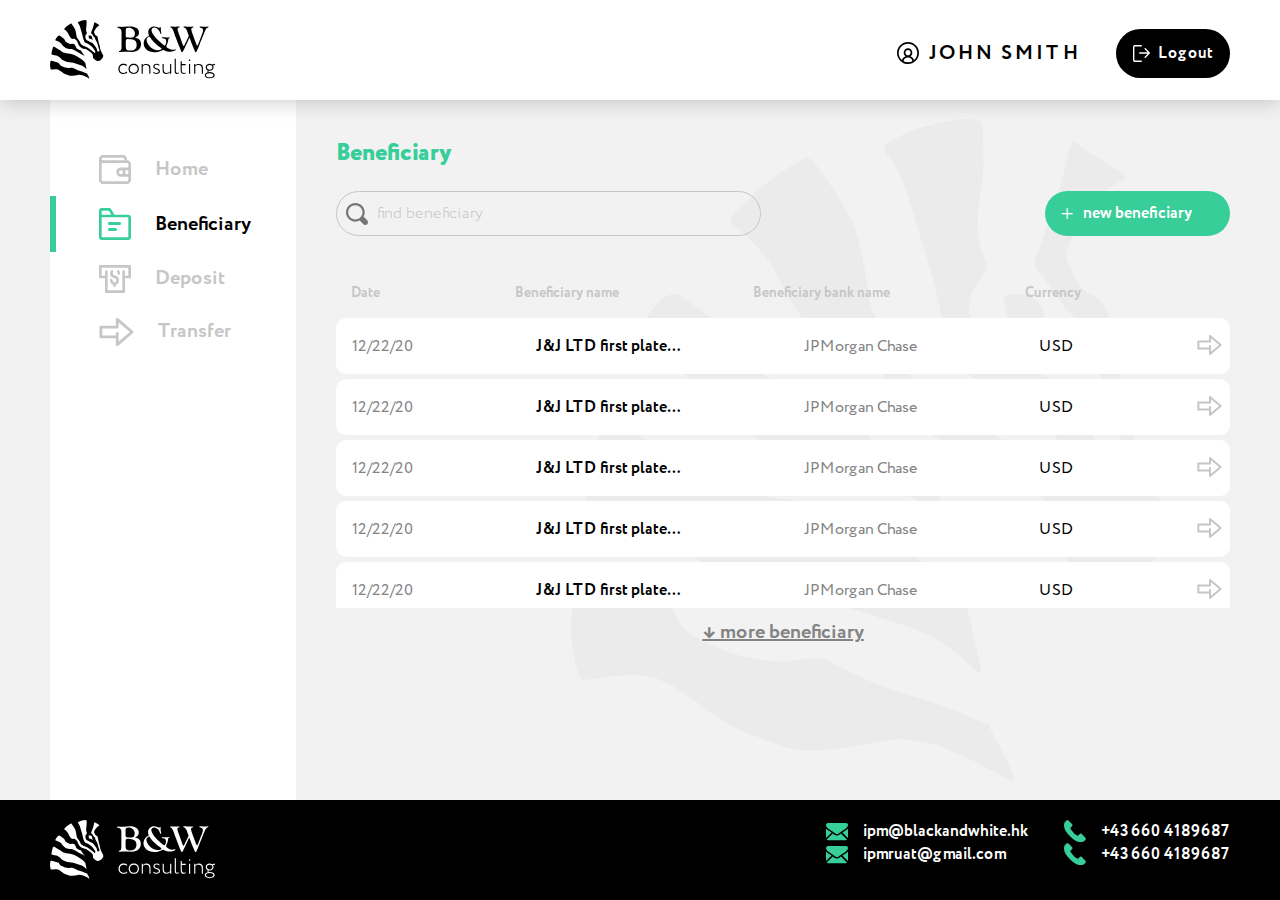
==== commit 109202f9: "Adaptive 1368px" ====
--- a/beneficiary.html
+++ b/beneficiary.html
@@ -103,119 +103,119 @@
                   <td class="cell-currency">USD</td>
                   <td class="cell-action">
                     <a href="#">
-                      <svg width="35" height="28">
-                        <use xlink:href="img/icons.svg#arrow-right"></use>
-                      </svg>
-                    </a>
-                    <span class="tooltiptext">new transfer</span>
-                  </td>
-                </tr>
-                <tr>
-                  <td>12/22/20</td>
-                  <td class="cell-name">J&J LTD first plate…</td>
-                  <td>JPMorgan Chase</td>
-                  <td class="cell-currency">USD</td>
-                  <td class="cell-action">
-                    <a href="#">
-                      <svg width="35" height="28">
-                        <use xlink:href="img/icons.svg#arrow-right"></use>
-                      </svg>
-                    </a>
-                    <span class="tooltiptext">new transfer</span>
-                  </td>
-                </tr>
-                <tr>
-                  <td>12/22/20</td>
-                  <td class="cell-name">J&J LTD first plate…</td>
-                  <td>JPMorgan Chase</td>
-                  <td class="cell-currency">USD</td>
-                  <td class="cell-action">
-                    <a href="#">
-                      <svg width="35" height="28">
-                        <use xlink:href="img/icons.svg#arrow-right"></use>
-                      </svg>
-                    </a>
-                    <span class="tooltiptext">new transfer</span>
-                  </td>
-                </tr>
-                <tr>
-                  <td>12/22/20</td>
-                  <td class="cell-name">J&J LTD first plate…</td>
-                  <td>JPMorgan Chase</td>
-                  <td class="cell-currency">USD</td>
-                  <td class="cell-action">
-                    <a href="#">
-                      <svg width="35" height="28">
-                        <use xlink:href="img/icons.svg#arrow-right"></use>
-                      </svg>
-                    </a>
-                    <span class="tooltiptext">new transfer</span>
-                  </td>
-                </tr>
-                <tr>
-                  <td>12/22/20</td>
-                  <td class="cell-name">J&J LTD first plate…</td>
-                  <td>JPMorgan Chase</td>
-                  <td class="cell-currency">USD</td>
-                  <td class="cell-action">
-                    <a href="#">
-                      <svg width="35" height="28">
-                        <use xlink:href="img/icons.svg#arrow-right"></use>
-                      </svg>
-                    </a>
-                    <span class="tooltiptext">new transfer</span>
-                  </td>
-                </tr>
-                <tr>
-                  <td>12/22/20</td>
-                  <td class="cell-name">J&J LTD first plate…</td>
-                  <td>JPMorgan Chase</td>
-                  <td class="cell-currency">USD</td>
-                  <td class="cell-action">
-                    <a href="#">
-                      <svg width="35" height="28">
-                        <use xlink:href="img/icons.svg#arrow-right"></use>
-                      </svg>
-                    </a>
-                    <span class="tooltiptext">new transfer</span>
-                  </td>
-                </tr>
-                <tr>
-                  <td>12/22/20</td>
-                  <td class="cell-name">J&J LTD first plate…</td>
-                  <td>JPMorgan Chase</td>
-                  <td class="cell-currency">USD</td>
-                  <td class="cell-action">
-                    <a href="#">
-                      <svg width="35" height="28">
-                        <use xlink:href="img/icons.svg#arrow-right"></use>
-                      </svg>
-                    </a>
-                    <span class="tooltiptext">new transfer</span>
-                  </td>
-                </tr>
-                <tr>
-                  <td>12/22/20</td>
-                  <td class="cell-name">J&J LTD first plate…</td>
-                  <td>JPMorgan Chase</td>
-                  <td class="cell-currency">USD</td>
-                  <td class="cell-action">
-                    <a href="#">
-                      <svg width="35" height="28">
-                        <use xlink:href="img/icons.svg#arrow-right"></use>
-                      </svg>
-                    </a>
-                    <span class="tooltiptext">new transfer</span>
-                  </td>
-                </tr>
-                <tr>
-                  <td>12/22/20</td>
-                  <td class="cell-name">J&J LTD first plate…</td>
-                  <td>JPMorgan Chase</td>
-                  <td class="cell-currency">USD</td>
-                  <td class="cell-action">
-                    <a href="#">
-                      <svg width="35" height="28">
+                      <svg width="27" height="20">
+                        <use xlink:href="img/icons.svg#arrow-right"></use>
+                      </svg>
+                    </a>
+                    <span class="tooltiptext">new transfer</span>
+                  </td>
+                </tr>
+                <tr>
+                  <td>12/22/20</td>
+                  <td class="cell-name">J&J LTD first plate…</td>
+                  <td>JPMorgan Chase</td>
+                  <td class="cell-currency">USD</td>
+                  <td class="cell-action">
+                    <a href="#">
+                      <svg width="27" height="20">
+                        <use xlink:href="img/icons.svg#arrow-right"></use>
+                      </svg>
+                    </a>
+                    <span class="tooltiptext">new transfer</span>
+                  </td>
+                </tr>
+                <tr>
+                  <td>12/22/20</td>
+                  <td class="cell-name">J&J LTD first plate…</td>
+                  <td>JPMorgan Chase</td>
+                  <td class="cell-currency">USD</td>
+                  <td class="cell-action">
+                    <a href="#">
+                      <svg width="27" height="20">
+                        <use xlink:href="img/icons.svg#arrow-right"></use>
+                      </svg>
+                    </a>
+                    <span class="tooltiptext">new transfer</span>
+                  </td>
+                </tr>
+                <tr>
+                  <td>12/22/20</td>
+                  <td class="cell-name">J&J LTD first plate…</td>
+                  <td>JPMorgan Chase</td>
+                  <td class="cell-currency">USD</td>
+                  <td class="cell-action">
+                    <a href="#">
+                      <svg width="27" height="20">
+                        <use xlink:href="img/icons.svg#arrow-right"></use>
+                      </svg>
+                    </a>
+                    <span class="tooltiptext">new transfer</span>
+                  </td>
+                </tr>
+                <tr>
+                  <td>12/22/20</td>
+                  <td class="cell-name">J&J LTD first plate…</td>
+                  <td>JPMorgan Chase</td>
+                  <td class="cell-currency">USD</td>
+                  <td class="cell-action">
+                    <a href="#">
+                      <svg width="27" height="20">
+                        <use xlink:href="img/icons.svg#arrow-right"></use>
+                      </svg>
+                    </a>
+                    <span class="tooltiptext">new transfer</span>
+                  </td>
+                </tr>
+                <tr>
+                  <td>12/22/20</td>
+                  <td class="cell-name">J&J LTD first plate…</td>
+                  <td>JPMorgan Chase</td>
+                  <td class="cell-currency">USD</td>
+                  <td class="cell-action">
+                    <a href="#">
+                      <svg width="27" height="20">
+                        <use xlink:href="img/icons.svg#arrow-right"></use>
+                      </svg>
+                    </a>
+                    <span class="tooltiptext">new transfer</span>
+                  </td>
+                </tr>
+                <tr>
+                  <td>12/22/20</td>
+                  <td class="cell-name">J&J LTD first plate…</td>
+                  <td>JPMorgan Chase</td>
+                  <td class="cell-currency">USD</td>
+                  <td class="cell-action">
+                    <a href="#">
+                      <svg width="27" height="20">
+                        <use xlink:href="img/icons.svg#arrow-right"></use>
+                      </svg>
+                    </a>
+                    <span class="tooltiptext">new transfer</span>
+                  </td>
+                </tr>
+                <tr>
+                  <td>12/22/20</td>
+                  <td class="cell-name">J&J LTD first plate…</td>
+                  <td>JPMorgan Chase</td>
+                  <td class="cell-currency">USD</td>
+                  <td class="cell-action">
+                    <a href="#">
+                      <svg width="27" height="20">
+                        <use xlink:href="img/icons.svg#arrow-right"></use>
+                      </svg>
+                    </a>
+                    <span class="tooltiptext">new transfer</span>
+                  </td>
+                </tr>
+                <tr>
+                  <td>12/22/20</td>
+                  <td class="cell-name">J&J LTD first plate…</td>
+                  <td>JPMorgan Chase</td>
+                  <td class="cell-currency">USD</td>
+                  <td class="cell-action">
+                    <a href="#">
+                      <svg width="27" height="20">
                         <use xlink:href="img/icons.svg#arrow-right"></use>
                       </svg>
                     </a>
--- a/css/style.min.css
+++ b/css/style.min.css
@@ -1 +1 @@
-@font-face{font-family:"Circe";src:url("../fonts/Circe-Regular.eot");src:local("Circe"),local("Circe-Regular"),url("../fonts/Circe-Regular.eot?#iefix") format("embedded-opentype"),url("../fonts/Circe-Regular.woff") format("woff"),url("../fonts/Circe-Regular.ttf") format("truetype");font-weight:normal;font-style:normal}@font-face{font-family:"Circe";src:url("../fonts/Circe-ExtraLight.eot");src:local("Circe ExtraLight"),local("Circe-ExtraLight"),url("../fonts/Circe-ExtraLight.eot?#iefix") format("embedded-opentype"),url("../fonts/Circe-ExtraLight.woff") format("woff"),url("../fonts/Circe-ExtraLight.ttf") format("truetype");font-weight:200;font-style:normal}@font-face{font-family:"Circe";src:url("../fonts/Circe-Thin.eot");src:local("Circe Thin"),local("Circe-Thin"),url("../fonts/Circe-Thin.eot?#iefix") format("embedded-opentype"),url("../fonts/Circe-Thin.woff") format("woff"),url("../fonts/Circe-Thin.ttf") format("truetype");font-weight:100;font-style:normal}@font-face{font-family:"Circe";src:url("../fonts/Circe-Light.eot");src:local("Circe Light"),local("Circe-Light"),url("../fonts/Circe-Light.eot?#iefix") format("embedded-opentype"),url("../fonts/Circe-Light.woff") format("woff"),url("../fonts/Circe-Light.ttf") format("truetype");font-weight:300;font-style:normal}@font-face{font-family:"Circe";src:url("../fonts/Circe-Bold.eot");src:local("Circe Bold"),local("Circe-Bold"),url("../fonts/Circe-Bold.eot?#iefix") format("embedded-opentype"),url("../fonts/Circe-Bold.woff") format("woff"),url("../fonts/Circe-Bold.ttf") format("truetype");font-weight:bold;font-style:normal}@font-face{font-family:"Circe";src:url("../fonts/Circe-ExtraBold.eot");src:local("Circe ExtraBold"),local("Circe-ExtraBold"),url("../fonts/Circe-ExtraBold.eot?#iefix") format("embedded-opentype"),url("../fonts/Circe-ExtraBold.woff") format("woff"),url("../fonts/Circe-ExtraBold.ttf") format("truetype");font-weight:800;font-style:normal}@font-face{font-family:"lucida_grandebold";src:url("../fonts/lucidagrandebold-webfont.woff2") format("woff2"),url("../fonts/lucidagrandebold-webfont.woff") format("woff"),url("../fonts/LucidaGrandeBold.ttf") format("truetype");font-weight:bold;font-style:normal}*{padding:0;margin:0;-webkit-box-sizing:border-box;box-sizing:border-box}body{display:-webkit-box;display:-ms-flexbox;display:flex;-webkit-box-orient:vertical;-webkit-box-direction:normal;-ms-flex-direction:column;flex-direction:column;height:100vh;font-family:Circe}.container{max-width:1180px;width:100%;margin:0 auto;height:100%}.header{width:100%;height:100px;padding:20px}.header .nav{display:-webkit-box;display:-ms-flexbox;display:flex;-webkit-box-pack:justify;-ms-flex-pack:justify;justify-content:space-between;-webkit-box-align:center;-ms-flex-align:center;align-items:center}.header .nav .menu{text-transform:uppercase;display:-webkit-box;display:-ms-flexbox;display:flex;-webkit-box-pack:justify;-ms-flex-pack:justify;justify-content:space-between;font-style:normal;font-weight:bold;font-size:13px;line-height:19px;text-align:right;letter-spacing:1.9px;color:#000000}.header .nav .menu .main_menu{margin-right:50px}.header .nav .menu ul{display:-webkit-box;display:-ms-flexbox;display:flex;list-style:none}.header .nav .menu ul li{margin-right:27px}.header .nav .menu ul li a{text-decoration:none;color:inherit}.header .nav .menu .active{color:#37ce9a}.logged-header{-webkit-box-shadow:0px 2px 20px rgba(0,0,0,0.2);box-shadow:0px 2px 20px rgba(0,0,0,0.2);z-index:2}main{-webkit-box-flex:1;-ms-flex:1 0 auto;flex:1 0 auto;background-color:#f2f2f2}main .bg{background-color:#37ce9a;height:300px;padding:56px}main .bg h1{color:#ffffff;font-style:normal;font-weight:bold;font-size:40px;line-height:59px;text-align:center;text-transform:uppercase;margin-bottom:47px}main .bg .login-form{width:510px;margin:0 auto;background-color:#ffffff;border-radius:10px;-webkit-box-shadow:0px 10px 40px rgba(0,0,0,0.2);box-shadow:0px 10px 40px rgba(0,0,0,0.2);padding:66px 96px}main .bg .login-form .form-control{max-width:320px;margin-bottom:50px}main .bg .login-form .form-control input{max-width:320px;width:100%;border:none;border-bottom:2px solid #000000;padding:10px 20px 0 0;outline:none;font-style:normal;font-weight:normal;font-size:20px;line-height:29px;color:#000000}main .bg .login-form .form-control input::-webkit-input-placeholder{color:#000000}main .bg .login-form .form-control input:-ms-input-placeholder{color:#000000}main .bg .login-form .form-control input::-ms-input-placeholder{color:#000000}main .bg .login-form .form-control input::placeholder{color:#000000}main .bg .login-form .form-control .username{background:url(../img/user.svg) center right no-repeat}main .bg .login-form .form-control .password{background:url(../img/lock.svg) center right no-repeat}main .bg .login-form button{display:block;border-radius:40px;border:none;background-color:#37ce9a;padding:19px;width:320px;font-style:normal;font-weight:800;font-size:20px;color:#ffffff;text-transform:uppercase;margin-bottom:17px;outline:none}main .bg .login-form p{text-align:center}main .bg .login-form p a{color:#37ce9a;font-style:normal;font-weight:bold;font-size:16px;line-height:24px}.footer{padding:20px;font-style:normal;font-weight:bold;font-size:16px;line-height:24px;text-align:right;background-color:#000;height:100px;color:#ffffff}.footer .footer_nav{display:-webkit-box;display:-ms-flexbox;display:flex;-webkit-box-pack:justify;-ms-flex-pack:justify;justify-content:space-between}.footer .footer_nav .contacts{display:-webkit-box;display:-ms-flexbox;display:flex}.footer .footer_nav .contacts a{color:inherit;text-decoration:none}.footer .footer_nav .contacts .icon{margin-right:15px}.footer .footer_nav .contacts .emails{margin-right:36px}.footer .footer_nav .email{display:-webkit-box;display:-ms-flexbox;display:flex;-webkit-box-align:center;-ms-flex-align:center;align-items:center}.footer .footer_nav .phone{display:-webkit-box;display:-ms-flexbox;display:flex;-webkit-box-align:center;-ms-flex-align:center;align-items:center}.logged-user{display:-webkit-box;display:-ms-flexbox;display:flex;-webkit-box-align:center;-ms-flex-align:center;align-items:center;margin-right:35px;font-style:normal;font-weight:bold;font-size:20px;line-height:29px;letter-spacing:2.92308px;color:#000000}.logged-user img{margin-right:10px}.btn{font-family:Circe;font-style:normal;font-weight:bold;font-size:16px;line-height:24px;text-align:right;color:#ffffff;padding:13px 17px;border-radius:33px;border:none;position:relative;outline:none;cursor:pointer;-webkit-transition:background-color 0.3s ease;transition:background-color 0.3s ease}.btn-primary{background-color:#37ce9a;padding:10px 38px}.btn-primary:hover{background-color:#29a97d}.btn-back{padding:10px 50px;background-color:#000000}.btn-back::before{content:"←";position:absolute;font-size:24px;font-weight:300;left:15px}.exit-btn{display:-webkit-box;display:-ms-flexbox;display:flex;-webkit-box-align:center;-ms-flex-align:center;align-items:center;background-color:#000000}.exit-btn:hover{background-color:#262626}.exit-btn img{margin-right:8px}.exit-btn a{text-decoration:none;color:inherit}.main-nav{width:260px;background-color:#ffffff;margin-right:40px}.main-nav ul{margin:43px 0;list-style:none;display:-webkit-box;display:-ms-flexbox;display:flex;-webkit-box-orient:vertical;-webkit-box-direction:normal;-ms-flex-direction:column;flex-direction:column;font-style:normal;font-weight:bold;font-size:20px;line-height:29px;color:#c6c6c6}.main-nav ul li{padding:12px 43px;border-left:6px solid transparent}.main-nav ul li svg{margin-right:24px;fill:#c6c6c6}.main-nav ul li.active{color:#000000;border-left:6px solid #37ce9a}.main-nav ul li.active svg{fill:#37ce9a}.main-nav ul li.active a{color:#000000}.main-nav ul li a{display:-webkit-box;display:-ms-flexbox;display:flex;-webkit-box-align:center;-ms-flex-align:center;align-items:center;text-decoration:none;color:inherit}.main-nav ul li.last{-webkit-box-flex:1;-ms-flex:1 0 auto;flex:1 0 auto}.main-section{-webkit-box-flex:1;-ms-flex:1 0 auto;flex:1 0 auto;background:#f2f2f2 url(../img/main-bg.svg) center right 110px no-repeat}.content{display:-webkit-box;display:-ms-flexbox;display:flex;-webkit-box-pack:justify;-ms-flex-pack:justify;justify-content:space-between;height:inherit}.panel{background-color:#ffffff;border-radius:10px;padding:33px 23px}.panel h2{font-style:normal;font-weight:normal;font-size:20px;line-height:29px;color:#828282;margin-bottom:12px}.main-content{width:80%;margin-top:36px}.main-content .action-panel{display:-webkit-box;display:-ms-flexbox;display:flex;-webkit-box-pack:justify;-ms-flex-pack:justify;justify-content:space-between}.main-content .action-panel .title h1{font-style:normal;font-weight:800;font-size:24px;line-height:35px;color:#37ce9a}.main-content .add-btn-icon::before{content:"+";position:absolute;font-size:24px;font-weight:300;left:15px}.main-content .balanse-panel{margin-top:25px;background:#fff url(../img/wallet.svg) center right 39px no-repeat}.main-content .balanse-panel span{font-style:normal;font-weight:bold;font-size:30px;line-height:44px;color:#37ce9a}.mr-18{margin-right:18px}.mr-70{margin-right:70px}.usd::before{content:"$"}.eur::before{content:"€"}.rub::before{content:"₽"}.rates-panel{margin-top:10px;background:#fff url(../img/logo-cbr.png) bottom 29px right 23px no-repeat}.rates-panel .titles{display:-webkit-box;display:-ms-flexbox;display:flex;-webkit-box-pack:justify;-ms-flex-pack:justify;justify-content:space-between}.rates-panel table{font-style:normal;font-weight:normal;font-size:20px;line-height:29px;color:#000000;border-collapse:collapse}.rates-panel table td.col-primary{color:#37ce9a;padding:0 25px}.rates-panel table td.col-bold{font-weight:bold}.deposit-title{margin:45px 0 38px;font-style:normal;font-weight:800;font-size:24px;line-height:35px;color:#000000}.deposit-panels{display:-webkit-box;display:-ms-flexbox;display:flex;-webkit-box-pack:justify;-ms-flex-pack:justify;justify-content:space-between}.deposit-panels a{text-decoration:none}.deposit-panels .deposit-btn{font-style:normal;font-weight:normal;font-size:40px;line-height:59px;color:#000000;padding:77px 95px;cursor:pointer;-webkit-transition:background-color 0.3s ease;transition:background-color 0.3s ease}.deposit-panels .deposit-btn:hover{background-color:#37ce9a;color:#ffffff}.search-input{background:url(../img/search.svg) center left 9px no-repeat;border:1px solid #c6c6c6;-webkit-box-sizing:border-box;box-sizing:border-box;border-radius:33px;padding:10px 40px;font-family:Circe;font-style:normal;font-weight:350;font-size:16px;line-height:24px;outline:none;max-width:425px;width:100%}.search-input::-webkit-input-placeholder{color:#c6c6c6}.search-input:-ms-input-placeholder{color:#c6c6c6}.search-input::-ms-input-placeholder{color:#c6c6c6}.search-input::placeholder{color:#c6c6c6}.beneficiary-controls{margin-top:20px;display:-webkit-box;display:-ms-flexbox;display:flex;-webkit-box-pack:justify;-ms-flex-pack:justify;justify-content:space-between}.tbl{margin-top:37px;font-style:normal;width:100%;border-spacing:0 5px}.tbl thead{width:100%}.tbl thead tr{display:-webkit-box;display:-ms-flexbox;display:flex;-webkit-box-pack:justify;-ms-flex-pack:justify;justify-content:space-between;width:100%}.tbl thead tr th{text-align:left;color:#c6c6c6;font-weight:bold;font-size:14px;line-height:21px}.tbl tr{border-radius:10px;width:100%}.tbl tr th,.tbl tr td{padding:19px 15px 10px}.tbl tbody{display:block;overflow-y:scroll;overflow-x:hidden;width:100%}.tbl tbody tr{background-color:#fff;display:-webkit-box;display:-ms-flexbox;display:flex;-webkit-box-pack:justify;-ms-flex-pack:justify;justify-content:space-between;margin-bottom:5px}.tbl tbody tr td{font-weight:normal;font-size:16px;line-height:24px;color:#838383;border:1px solid transparent}.tbl tbody tr td:first-child{border-top-left-radius:10px}.tbl tbody tr td:last-child{border-top-right-radius:10px}.tbl tbody tr td:first-child{border-bottom-left-radius:10px}.tbl tbody tr td:last-child{border-bottom-right-radius:10px}.tbl tbody tr td svg{fill:#c6c6c6}.tbl tr:hover{border-bottom:1px solid #37ce9a;border-top:1px solid #37ce9a}.tbl tr:hover svg{fill:#37ce9a}.tbl tr:hover td:first-child{border-left:1px solid #37ce9a}.tbl tr:hover td:last-child{border-right:1px solid #37ce9a}.tbl .cell-currency{color:#000000}.tbl .cell-name{font-weight:bold;color:#000000}.tbl .cell-action{position:relative;text-align:right;width:50px}.tbl .cell-action .tooltiptext{position:absolute;left:-75px;bottom:-20px;visibility:hidden;width:120px;background-color:#fff;-webkit-box-shadow:0px 2px 30px rgba(0,0,0,0.1);box-shadow:0px 2px 30px rgba(0,0,0,0.1);border-radius:10px;padding:6px 17px;z-index:2;font-style:normal;font-weight:normal;font-size:14px;line-height:21px;color:#c6c6c6}.tbl .cell-action:hover .tooltiptext{visibility:visible}.deposit tbody{height:360px}.beneficiary tbody{height:480px}.more{text-align:center;font-style:normal;font-weight:bold;font-size:20px;line-height:29px;text-align:center;-webkit-text-decoration-line:underline;text-decoration-line:underline;color:#838383;margin:25px 0 25px}.more a{color:inherit}.breadcrumbs{font-style:normal;font-size:24px;line-height:35px}.breadcrumbs .root__breadcrumb{font-weight:800;-webkit-text-decoration-line:underline;text-decoration-line:underline;color:#37ce9a}.breadcrumbs .tail__breadcrumb{font-weight:normal;font-size:20px;line-height:29px;color:#000000}.deposit-panel{display:-webkit-box;display:-ms-flexbox;display:flex;margin-top:23px;padding:16px 23px;-webkit-box-pack:justify;-ms-flex-pack:justify;justify-content:space-between;-webkit-box-align:center;-ms-flex-align:center;align-items:center}.deposit-panel .deposit-panel__balance{display:-webkit-box;display:-ms-flexbox;display:flex;-webkit-box-align:center;-ms-flex-align:center;align-items:center}.deposit-panel h2{display:inline-block;margin:0}.deposit-panel .deposit-balance{font-style:normal;font-weight:bold;font-size:30px;line-height:44px;margin-left:26px;color:#37ce9a}.search-block{margin-top:30px;display:-webkit-box;display:-ms-flexbox;display:flex;-webkit-box-pack:justify;-ms-flex-pack:justify;justify-content:space-between;-webkit-box-align:center;-ms-flex-align:center;align-items:center}.received-deposits{font-style:normal;font-weight:bold;font-size:16px;line-height:24px;text-align:right;-webkit-text-decoration-line:underline;text-decoration-line:underline;text-transform:lowercase;color:#000000}.modal-wrapper{position:fixed;z-index:3;top:0;left:0;right:0;bottom:0;background-color:rgba(0,0,0,0.5)}.modal-wrapper .modal-window{padding:25px 30px;max-width:780px;width:100%;top:20%;left:50%;-webkit-transform:translateX(-50%);transform:translateX(-50%);z-index:4;opacity:1;position:absolute;background-color:#fff;border-radius:10px}.modal-wrapper .modal-window .modal-header{display:-webkit-box;display:-ms-flexbox;display:flex;-webkit-box-align:center;-ms-flex-align:center;align-items:center;-webkit-box-pack:justify;-ms-flex-pack:justify;justify-content:space-between;margin-bottom:50px}.modal-wrapper .modal-window .modal-header .modal-header_header h2{font-style:normal;font-weight:bold;font-size:24px;line-height:35px;color:#000000}.modal-wrapper .modal-window .modal-header .modal-header_header span{font-style:normal;font-weight:normal;font-size:14px;line-height:21px;color:#000000}.modal-wrapper .modal-window .modal-content input{width:100%;background:#f3f5f6;border-radius:24px;border:none;padding:6px 17px 3px;margin-top:5px;outline:none;font-family:Circe;font-style:normal;font-weight:normal;font-size:14px;line-height:21px}.modal-wrapper .modal-window .modal-content input::-webkit-input-placeholder{color:#838383}.modal-wrapper .modal-window .modal-content input:-ms-input-placeholder{color:#838383}.modal-wrapper .modal-window .modal-content input::-ms-input-placeholder{color:#838383}.modal-wrapper .modal-window .modal-content input::placeholder{color:#838383}.modal-wrapper .modal-window .upload{margin-top:30px;font-style:normal;font-weight:normal;font-size:14px;line-height:21px;color:#000000}.modal-wrapper .modal-window .upload p{margin:0}.modal-wrapper .modal-window .upload .upload-group{margin-top:12px;display:-webkit-box;display:-ms-flexbox;display:flex;-webkit-box-align:center;-ms-flex-align:center;align-items:center;color:#838383}.modal-wrapper .modal-window .upload .upload-group span{margin-right:10px;color:#37ce9a}.modal-wrapper .modal-window .upload .btn-upload{padding:10px 50px;background:#000 url(../img/upload.svg) center left 17px no-repeat;font-style:normal;font-weight:bold;font-size:16px;line-height:24px;margin-right:14px}.modal-wrapper .modal-window .modal-footer{margin-top:15px;display:-webkit-box;display:-ms-flexbox;display:flex;-webkit-box-pack:end;-ms-flex-pack:end;justify-content:flex-end}
+@font-face{font-family:"Circe";src:url("../fonts/Circe-Regular.eot");src:local("Circe"),local("Circe-Regular"),url("../fonts/Circe-Regular.eot?#iefix") format("embedded-opentype"),url("../fonts/Circe-Regular.woff") format("woff"),url("../fonts/Circe-Regular.ttf") format("truetype");font-weight:normal;font-style:normal}@font-face{font-family:"Circe";src:url("../fonts/Circe-ExtraLight.eot");src:local("Circe ExtraLight"),local("Circe-ExtraLight"),url("../fonts/Circe-ExtraLight.eot?#iefix") format("embedded-opentype"),url("../fonts/Circe-ExtraLight.woff") format("woff"),url("../fonts/Circe-ExtraLight.ttf") format("truetype");font-weight:200;font-style:normal}@font-face{font-family:"Circe";src:url("../fonts/Circe-Thin.eot");src:local("Circe Thin"),local("Circe-Thin"),url("../fonts/Circe-Thin.eot?#iefix") format("embedded-opentype"),url("../fonts/Circe-Thin.woff") format("woff"),url("../fonts/Circe-Thin.ttf") format("truetype");font-weight:100;font-style:normal}@font-face{font-family:"Circe";src:url("../fonts/Circe-Light.eot");src:local("Circe Light"),local("Circe-Light"),url("../fonts/Circe-Light.eot?#iefix") format("embedded-opentype"),url("../fonts/Circe-Light.woff") format("woff"),url("../fonts/Circe-Light.ttf") format("truetype");font-weight:300;font-style:normal}@font-face{font-family:"Circe";src:url("../fonts/Circe-Bold.eot");src:local("Circe Bold"),local("Circe-Bold"),url("../fonts/Circe-Bold.eot?#iefix") format("embedded-opentype"),url("../fonts/Circe-Bold.woff") format("woff"),url("../fonts/Circe-Bold.ttf") format("truetype");font-weight:bold;font-style:normal}@font-face{font-family:"Circe";src:url("../fonts/Circe-ExtraBold.eot");src:local("Circe ExtraBold"),local("Circe-ExtraBold"),url("../fonts/Circe-ExtraBold.eot?#iefix") format("embedded-opentype"),url("../fonts/Circe-ExtraBold.woff") format("woff"),url("../fonts/Circe-ExtraBold.ttf") format("truetype");font-weight:800;font-style:normal}@font-face{font-family:"lucida_grandebold";src:url("../fonts/lucidagrandebold-webfont.woff2") format("woff2"),url("../fonts/lucidagrandebold-webfont.woff") format("woff"),url("../fonts/LucidaGrandeBold.ttf") format("truetype");font-weight:bold;font-style:normal}*{padding:0;margin:0;-webkit-box-sizing:border-box;box-sizing:border-box}body{display:-webkit-box;display:-ms-flexbox;display:flex;-webkit-box-orient:vertical;-webkit-box-direction:normal;-ms-flex-direction:column;flex-direction:column;height:100vh;font-family:Circe}.container{max-width:1180px;width:100%;margin:0 auto;height:100%}.header{width:100%;height:100px;padding:20px}.header .nav{display:-webkit-box;display:-ms-flexbox;display:flex;-webkit-box-pack:justify;-ms-flex-pack:justify;justify-content:space-between;-webkit-box-align:center;-ms-flex-align:center;align-items:center}.header .nav .menu{text-transform:uppercase;display:-webkit-box;display:-ms-flexbox;display:flex;-webkit-box-pack:justify;-ms-flex-pack:justify;justify-content:space-between;font-style:normal;font-weight:bold;font-size:20px;text-align:right;letter-spacing:1.9px;color:#000000}.header .nav .menu .main_menu{margin-right:50px}.header .nav .menu ul{display:-webkit-box;display:-ms-flexbox;display:flex;list-style:none}.header .nav .menu ul li{margin-right:27px}.header .nav .menu ul li a{text-decoration:none;color:inherit}.header .nav .menu .active{color:#37ce9a}.logged-header{-webkit-box-shadow:0px 2px 20px rgba(0,0,0,0.2);box-shadow:0px 2px 20px rgba(0,0,0,0.2);z-index:2}main{-webkit-box-flex:1;-ms-flex:1 0 auto;flex:1 0 auto;background-color:#f2f2f2}main .bg{background-color:#37ce9a;height:27.22vh;padding:0.0518vh}main .bg h1{color:#ffffff;font-style:normal;font-weight:bold;font-size:40px;text-align:center;text-transform:uppercase;margin-bottom:47px}main .bg .login-form{width:510px;margin:0 auto;background-color:#ffffff;border-radius:10px;-webkit-box-shadow:0px 10px 40px rgba(0,0,0,0.2);box-shadow:0px 10px 40px rgba(0,0,0,0.2);padding:66px 96px}main .bg .login-form .form-control{max-width:320px;margin-bottom:50px}main .bg .login-form .form-control input{max-width:320px;width:100%;border:none;border-bottom:2px solid #000000;padding:10px 20px 0 0;outline:none;font-style:normal;font-weight:normal;font-size:20px;color:#000000}main .bg .login-form .form-control input::-webkit-input-placeholder{color:#000000}main .bg .login-form .form-control input:-ms-input-placeholder{color:#000000}main .bg .login-form .form-control input::-ms-input-placeholder{color:#000000}main .bg .login-form .form-control input::placeholder{color:#000000}main .bg .login-form .form-control .username{background:url(../img/user.svg) center right no-repeat}main .bg .login-form .form-control .password{background:url(../img/lock.svg) center right no-repeat}main .bg .login-form button{display:block;border-radius:40px;border:none;background-color:#37ce9a;padding:19px;width:320px;font-style:normal;font-weight:800;font-size:20px;color:#ffffff;text-transform:uppercase;margin-bottom:17px;outline:none}main .bg .login-form p{text-align:center}main .bg .login-form p a{color:#37ce9a;font-style:normal;font-weight:bold;font-size:16px}.footer{padding:20px;font-style:normal;font-weight:bold;font-size:16px;text-align:right;background-color:#000;height:100px;color:#ffffff}.footer .footer_nav{display:-webkit-box;display:-ms-flexbox;display:flex;-webkit-box-pack:justify;-ms-flex-pack:justify;justify-content:space-between}.footer .footer_nav .contacts{display:-webkit-box;display:-ms-flexbox;display:flex}.footer .footer_nav .contacts a{color:inherit;text-decoration:none}.footer .footer_nav .contacts .icon{margin-right:15px}.footer .footer_nav .contacts .emails{margin-right:36px}.footer .footer_nav .email{display:-webkit-box;display:-ms-flexbox;display:flex;-webkit-box-align:center;-ms-flex-align:center;align-items:center}.footer .footer_nav .phone{display:-webkit-box;display:-ms-flexbox;display:flex;-webkit-box-align:center;-ms-flex-align:center;align-items:center}.logged-user{display:-webkit-box;display:-ms-flexbox;display:flex;-webkit-box-align:center;-ms-flex-align:center;align-items:center;margin-right:35px;font-style:normal;font-weight:bold;font-size:20px;letter-spacing:2.92308px;color:#000000}.logged-user img{margin-right:10px}.btn{font-family:Circe;font-style:normal;font-weight:bold;font-size:16px;text-align:right;color:#ffffff;padding:13px 17px;border-radius:33px;border:none;position:relative;outline:none;cursor:pointer;-webkit-transition:background-color 0.3s ease;transition:background-color 0.3s ease}.btn-primary{background-color:#37ce9a;padding:10px 38px}.btn-primary:hover{background-color:#29a97d}.btn-back{padding:10px 50px;background-color:#000000}.btn-back::before{content:"←";position:absolute;font-size:24px;line-height:24px;font-weight:300;left:15px}.exit-btn{display:-webkit-box;display:-ms-flexbox;display:flex;-webkit-box-align:center;-ms-flex-align:center;align-items:center;background-color:#000000}.exit-btn:hover{background-color:#262626}.exit-btn img{margin-right:8px}.exit-btn a{text-decoration:none;color:inherit}.main-nav{width:260px;background-color:#ffffff;margin-right:40px}.main-nav ul{margin:43px 0;list-style:none;display:-webkit-box;display:-ms-flexbox;display:flex;-webkit-box-orient:vertical;-webkit-box-direction:normal;-ms-flex-direction:column;flex-direction:column;font-style:normal;font-weight:bold;font-size:20px;color:#c6c6c6}.main-nav ul li{padding:12px 43px;border-left:6px solid transparent}.main-nav ul li svg{margin-right:24px;fill:#c6c6c6}.main-nav ul li.active{color:#000000;border-left:6px solid #37ce9a}.main-nav ul li.active svg{fill:#37ce9a}.main-nav ul li.active a{color:#000000}.main-nav ul li a{display:-webkit-box;display:-ms-flexbox;display:flex;-webkit-box-align:center;-ms-flex-align:center;align-items:center;text-decoration:none;color:inherit}.main-nav ul li.last{-webkit-box-flex:1;-ms-flex:1 0 auto;flex:1 0 auto}.main-section{-webkit-box-flex:1;-ms-flex:1 0 auto;flex:1 0 auto;background:#f2f2f2 url(../img/main-bg.svg) center right 110px no-repeat}.content{display:-webkit-box;display:-ms-flexbox;display:flex;-webkit-box-pack:justify;-ms-flex-pack:justify;justify-content:space-between;height:inherit}.panel{background-color:#ffffff;border-radius:10px;padding:33px 23px}.panel h2{font-style:normal;font-weight:normal;font-size:20px;color:#828282;margin-bottom:12px}.main-content{width:80%;margin-top:36px}.main-content .action-panel{display:-webkit-box;display:-ms-flexbox;display:flex;-webkit-box-pack:justify;-ms-flex-pack:justify;justify-content:space-between}.main-content .action-panel .title h1{font-style:normal;font-weight:800;font-size:24px;color:#37ce9a}.main-content .add-btn-icon::before{content:"+";position:absolute;font-size:24px;line-height:27px;font-weight:300;left:15px}.main-content .balanse-panel{margin-top:25px;background:#fff url(../img/wallet.svg) center right 39px no-repeat}.main-content .balanse-panel span{font-style:normal;font-weight:bold;font-size:30px;color:#37ce9a}.mr-18{margin-right:18px}.mr-70{margin-right:70px}.usd::before{content:"$"}.eur::before{content:"€"}.rub::before{content:"₽"}.rates-panel{margin-top:10px;background:#fff url(../img/logo-cbr.png) bottom 29px right 23px no-repeat}.rates-panel .titles{display:-webkit-box;display:-ms-flexbox;display:flex;-webkit-box-pack:justify;-ms-flex-pack:justify;justify-content:space-between}.rates-panel table{font-style:normal;font-weight:normal;font-size:20px;color:#000000;border-collapse:collapse}.rates-panel table td.col-primary{color:#37ce9a;padding:0 25px}.rates-panel table td.col-bold{font-weight:bold}.deposit-title{margin:45px 0 38px;font-style:normal;font-weight:800;font-size:24px;color:#000000}.deposit-panels{display:-webkit-box;display:-ms-flexbox;display:flex;-webkit-box-pack:justify;-ms-flex-pack:justify;justify-content:space-between}.deposit-panels a{text-decoration:none}.deposit-panels .deposit-btn{font-style:normal;font-weight:normal;font-size:40px;color:#000000;padding:77px 95px;cursor:pointer;-webkit-transition:background-color 0.3s ease;transition:background-color 0.3s ease}.deposit-panels .deposit-btn:hover{background-color:#37ce9a;color:#ffffff}.search-input{background:url(../img/search.svg) center left 9px no-repeat;border:1px solid #c6c6c6;-webkit-box-sizing:border-box;box-sizing:border-box;border-radius:33px;padding:10px 40px;font-family:Circe;font-style:normal;font-weight:350;font-size:16px;outline:none;max-width:425px;width:100%}.search-input::-webkit-input-placeholder{color:#c6c6c6}.search-input:-ms-input-placeholder{color:#c6c6c6}.search-input::-ms-input-placeholder{color:#c6c6c6}.search-input::placeholder{color:#c6c6c6}.beneficiary-controls{margin-top:20px;display:-webkit-box;display:-ms-flexbox;display:flex;-webkit-box-pack:justify;-ms-flex-pack:justify;justify-content:space-between}.tbl{margin-top:37px;font-style:normal;width:100%;border-spacing:0 5px}.tbl thead{width:100%}.tbl thead tr{display:-webkit-box;display:-ms-flexbox;display:flex;-webkit-box-pack:justify;-ms-flex-pack:justify;justify-content:space-between;width:100%}.tbl thead tr th{text-align:left;color:#c6c6c6;font-weight:bold;font-size:14px}.tbl tr{border-radius:10px;width:100%}.tbl tr th,.tbl tr td{padding:15px 15px 10px}.tbl tbody{display:block;overflow-y:scroll;overflow-x:hidden;width:100%}.tbl tbody tr{background-color:#fff;border-bottom:1px solid transparent;border-top:1px solid transparent;display:-webkit-box;display:-ms-flexbox;display:flex;-webkit-box-pack:justify;-ms-flex-pack:justify;justify-content:space-between;margin-bottom:5px}.tbl tbody tr td{font-weight:normal;font-size:16px;color:#838383;border:1px solid transparent}.tbl tbody tr td:first-child{border-top-left-radius:10px}.tbl tbody tr td:last-child{border-top-right-radius:10px}.tbl tbody tr td:first-child{border-bottom-left-radius:10px}.tbl tbody tr td:last-child{border-bottom-right-radius:10px}.tbl tbody tr td svg{fill:#c6c6c6}.tbl tbody tr:hover{border-bottom:1px solid #37ce9a;border-top:1px solid #37ce9a}.tbl tbody tr:hover svg{fill:#37ce9a}.tbl tr:hover td:first-child{border-left:1px solid #37ce9a}.tbl tr:hover td:last-child{border-right:1px solid #37ce9a}.tbl .cell-currency{color:#000000}.tbl .cell-name{font-weight:bold;color:#000000}.tbl .cell-action{position:relative;text-align:right;width:50px}.tbl .cell-action .tooltiptext{position:absolute;left:-75px;bottom:-20px;visibility:hidden;width:120px;background-color:#fff;-webkit-box-shadow:0px 2px 30px rgba(0,0,0,0.1);box-shadow:0px 2px 30px rgba(0,0,0,0.1);border-radius:10px;padding:6px 17px;z-index:2;font-style:normal;font-weight:normal;font-size:14px;color:#c6c6c6}.tbl .cell-action:hover .tooltiptext{visibility:visible}.deposit tbody{height:360px}.beneficiary tbody{height:480px}.more{text-align:center;font-style:normal;font-weight:bold;font-size:20px;text-align:center;-webkit-text-decoration-line:underline;text-decoration-line:underline;color:#838383;margin:25px 0 25px}.more a{color:inherit}.breadcrumbs{font-style:normal;font-size:24px}.breadcrumbs .root__breadcrumb{font-weight:800;-webkit-text-decoration-line:underline;text-decoration-line:underline;color:#37ce9a}.breadcrumbs .tail__breadcrumb{font-weight:normal;font-size:20px;color:#000000}.deposit-panel{display:-webkit-box;display:-ms-flexbox;display:flex;margin-top:23px;padding:16px 23px;-webkit-box-pack:justify;-ms-flex-pack:justify;justify-content:space-between;-webkit-box-align:center;-ms-flex-align:center;align-items:center}.deposit-panel .deposit-panel__balance{display:-webkit-box;display:-ms-flexbox;display:flex;-webkit-box-align:center;-ms-flex-align:center;align-items:center}.deposit-panel h2{display:inline-block;margin:0}.deposit-panel .deposit-balance{font-style:normal;font-weight:bold;font-size:30px;margin-left:26px;color:#37ce9a}.search-block{margin-top:30px;display:-webkit-box;display:-ms-flexbox;display:flex;-webkit-box-pack:justify;-ms-flex-pack:justify;justify-content:space-between;-webkit-box-align:center;-ms-flex-align:center;align-items:center}.received-deposits{font-style:normal;font-weight:bold;font-size:16px;text-align:right;-webkit-text-decoration-line:underline;text-decoration-line:underline;text-transform:lowercase;color:#000000}.modal-wrapper{position:fixed;z-index:3;top:0;left:0;right:0;bottom:0;background-color:rgba(0,0,0,0.5)}.modal-wrapper .modal-window{padding:25px 30px;max-width:780px;width:100%;top:20%;left:50%;-webkit-transform:translateX(-50%);transform:translateX(-50%);z-index:4;opacity:1;position:absolute;background-color:#fff;border-radius:10px}.modal-wrapper .modal-window .modal-header{display:-webkit-box;display:-ms-flexbox;display:flex;-webkit-box-align:center;-ms-flex-align:center;align-items:center;-webkit-box-pack:justify;-ms-flex-pack:justify;justify-content:space-between;margin-bottom:50px}.modal-wrapper .modal-window .modal-header .modal-header_header h2{font-style:normal;font-weight:bold;font-size:24px;color:#000000}.modal-wrapper .modal-window .modal-header .modal-header_header span{font-style:normal;font-weight:normal;font-size:14px;color:#000000}.modal-wrapper .modal-window .modal-content input{width:100%;background:#f3f5f6;border-radius:24px;border:none;padding:6px 17px 3px;margin-top:5px;outline:none;font-family:Circe;font-style:normal;font-weight:normal;font-size:14px}.modal-wrapper .modal-window .modal-content input::-webkit-input-placeholder{color:#838383}.modal-wrapper .modal-window .modal-content input:-ms-input-placeholder{color:#838383}.modal-wrapper .modal-window .modal-content input::-ms-input-placeholder{color:#838383}.modal-wrapper .modal-window .modal-content input::placeholder{color:#838383}.modal-wrapper .modal-window .upload{margin-top:30px;font-style:normal;font-weight:normal;font-size:14px;color:#000000}.modal-wrapper .modal-window .upload p{margin:0}.modal-wrapper .modal-window .upload .upload-group{margin-top:12px;display:-webkit-box;display:-ms-flexbox;display:flex;-webkit-box-align:center;-ms-flex-align:center;align-items:center;color:#838383}.modal-wrapper .modal-window .upload .upload-group span{margin-right:10px;color:#37ce9a}.modal-wrapper .modal-window .upload .btn-upload{padding:10px 50px;background:#000 url(../img/upload.svg) center left 17px no-repeat;font-style:normal;font-weight:bold;font-size:16px;margin-right:14px}.modal-wrapper .modal-window .modal-footer{margin-top:15px;display:-webkit-box;display:-ms-flexbox;display:flex;-webkit-box-pack:end;-ms-flex-pack:end;justify-content:flex-end}@media screen and (max-width: 1368px){.deposit-panels .deposit-btn{padding:55px 95px}.tbl{margin-top:27px}.beneficiary tbody{height:290px}.deposit tbody{height:200px}.more{margin:5px}.search-block{margin-top:15px}}
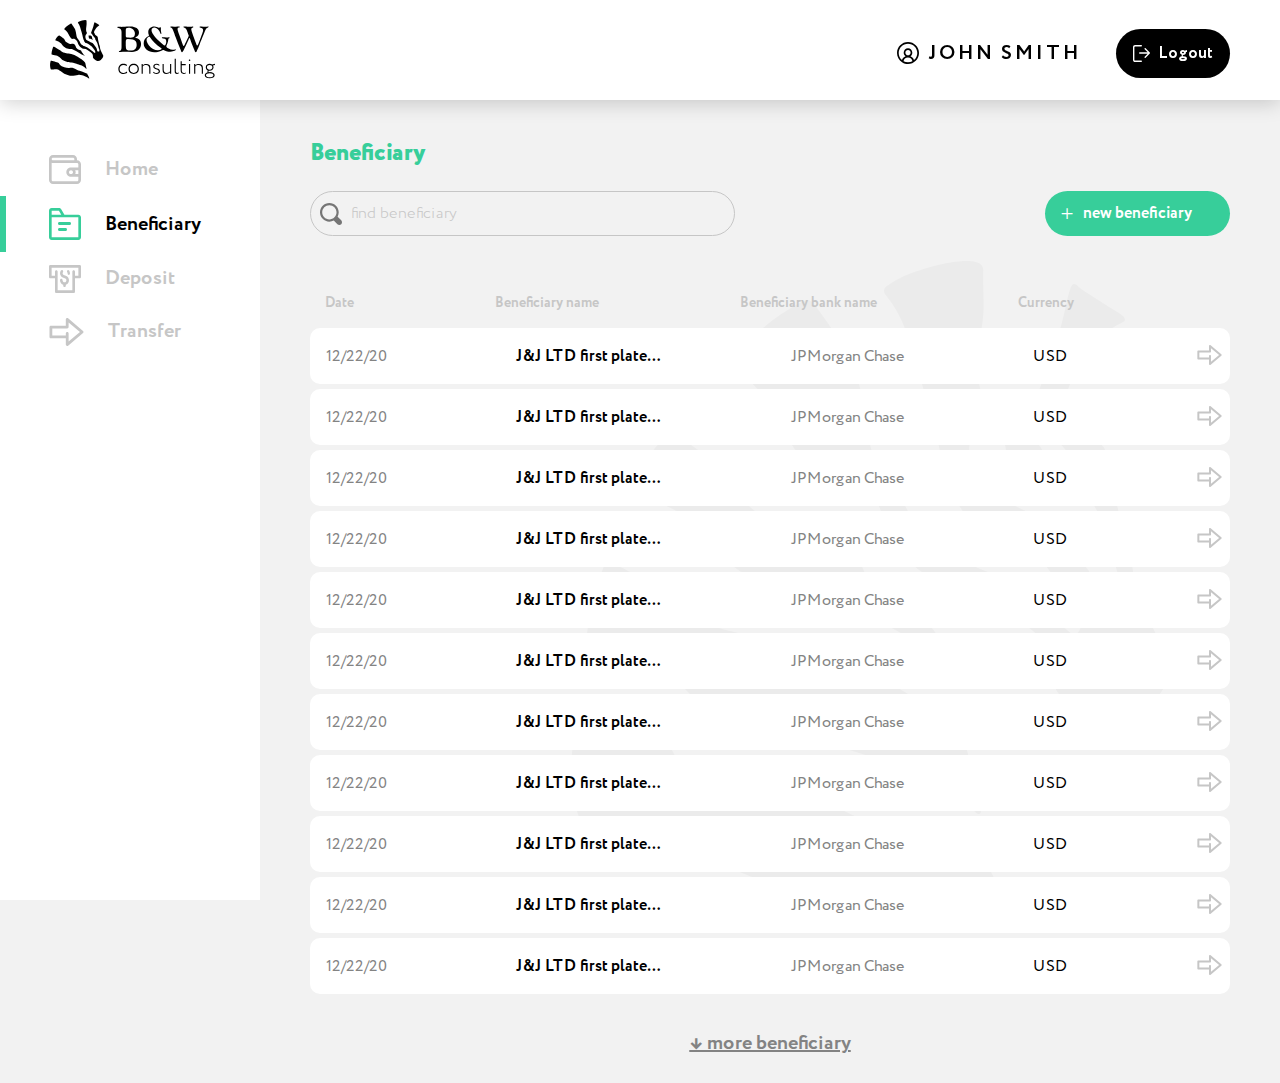
==== commit 83dfec30: "Fixed aside" ====
--- a/beneficiary.html
+++ b/beneficiary.html
@@ -222,43 +222,71 @@
                     <span class="tooltiptext">new transfer</span>
                   </td>
                 </tr>
+                <tr>
+                  <td>12/22/20</td>
+                  <td class="cell-name">J&J LTD first plate…</td>
+                  <td>JPMorgan Chase</td>
+                  <td class="cell-currency">USD</td>
+                  <td class="cell-action">
+                    <a href="#">
+                      <svg width="27" height="20">
+                        <use xlink:href="img/icons.svg#arrow-right"></use>
+                      </svg>
+                    </a>
+                    <span class="tooltiptext">new transfer</span>
+                  </td>
+                </tr>
+                <tr>
+                  <td>12/22/20</td>
+                  <td class="cell-name">J&J LTD first plate…</td>
+                  <td>JPMorgan Chase</td>
+                  <td class="cell-currency">USD</td>
+                  <td class="cell-action">
+                    <a href="#">
+                      <svg width="27" height="20">
+                        <use xlink:href="img/icons.svg#arrow-right"></use>
+                      </svg>
+                    </a>
+                    <span class="tooltiptext">new transfer</span>
+                  </td>
+                </tr>
               </tbody>
             </table>
             <p class="more"><a href="#">↓ more beneficiary</a></p>
           </div>
         </div>
       </div>
+      <!-- <footer class="footer">
+        <div class="container">
+          <div class="footer_nav">
+            <div class="logo">
+              <img src="img/footer_logo.svg" alt="B&W" />
+            </div>
+            <div class="contacts">
+              <div class="emails">
+                <div class="email">
+                  <img src="img/letter.svg" alt="email" class="icon" />
+                  <a href="mailto:ipm@blackandwhite.hk">ipm@blackandwhite.hk</a>
+                </div>
+                <div class="email">
+                  <img src="img/letter.svg" alt="email" class="icon" />
+                  <a href="mailto:ipmruat@gmail.com">ipmruat@gmail.com</a>
+                </div>
+              </div>
+              <div class="phones">
+                <div class="phone">
+                  <img src="img/phone.svg" alt="phone" class="icon" />
+                  <span>+43 660 4189687</span>
+                </div>
+                <div class="phone">
+                  <img src="img/phone.svg" alt="phone" class="icon" />
+                  <span>+43 660 4189687</span>
+                </div>
+              </div>
+            </div>
+          </div>
+        </div>
+      </footer> -->
     </div>
-    <footer class="footer">
-      <div class="container">
-        <div class="footer_nav">
-          <div class="logo">
-            <img src="img/footer_logo.svg" alt="B&W" />
-          </div>
-          <div class="contacts">
-            <div class="emails">
-              <div class="email">
-                <img src="img/letter.svg" alt="email" class="icon" />
-                <a href="mailto:ipm@blackandwhite.hk">ipm@blackandwhite.hk</a>
-              </div>
-              <div class="email">
-                <img src="img/letter.svg" alt="email" class="icon" />
-                <a href="mailto:ipmruat@gmail.com">ipmruat@gmail.com</a>
-              </div>
-            </div>
-            <div class="phones">
-              <div class="phone">
-                <img src="img/phone.svg" alt="phone" class="icon" />
-                <span>+43 660 4189687</span>
-              </div>
-              <div class="phone">
-                <img src="img/phone.svg" alt="phone" class="icon" />
-                <span>+43 660 4189687</span>
-              </div>
-            </div>
-          </div>
-        </div>
-      </div>
-    </footer>
   </body>
 </html>
--- a/css/style.min.css
+++ b/css/style.min.css
@@ -1 +1 @@
-@font-face{font-family:"Circe";src:url("../fonts/Circe-Regular.eot");src:local("Circe"),local("Circe-Regular"),url("../fonts/Circe-Regular.eot?#iefix") format("embedded-opentype"),url("../fonts/Circe-Regular.woff") format("woff"),url("../fonts/Circe-Regular.ttf") format("truetype");font-weight:normal;font-style:normal}@font-face{font-family:"Circe";src:url("../fonts/Circe-ExtraLight.eot");src:local("Circe ExtraLight"),local("Circe-ExtraLight"),url("../fonts/Circe-ExtraLight.eot?#iefix") format("embedded-opentype"),url("../fonts/Circe-ExtraLight.woff") format("woff"),url("../fonts/Circe-ExtraLight.ttf") format("truetype");font-weight:200;font-style:normal}@font-face{font-family:"Circe";src:url("../fonts/Circe-Thin.eot");src:local("Circe Thin"),local("Circe-Thin"),url("../fonts/Circe-Thin.eot?#iefix") format("embedded-opentype"),url("../fonts/Circe-Thin.woff") format("woff"),url("../fonts/Circe-Thin.ttf") format("truetype");font-weight:100;font-style:normal}@font-face{font-family:"Circe";src:url("../fonts/Circe-Light.eot");src:local("Circe Light"),local("Circe-Light"),url("../fonts/Circe-Light.eot?#iefix") format("embedded-opentype"),url("../fonts/Circe-Light.woff") format("woff"),url("../fonts/Circe-Light.ttf") format("truetype");font-weight:300;font-style:normal}@font-face{font-family:"Circe";src:url("../fonts/Circe-Bold.eot");src:local("Circe Bold"),local("Circe-Bold"),url("../fonts/Circe-Bold.eot?#iefix") format("embedded-opentype"),url("../fonts/Circe-Bold.woff") format("woff"),url("../fonts/Circe-Bold.ttf") format("truetype");font-weight:bold;font-style:normal}@font-face{font-family:"Circe";src:url("../fonts/Circe-ExtraBold.eot");src:local("Circe ExtraBold"),local("Circe-ExtraBold"),url("../fonts/Circe-ExtraBold.eot?#iefix") format("embedded-opentype"),url("../fonts/Circe-ExtraBold.woff") format("woff"),url("../fonts/Circe-ExtraBold.ttf") format("truetype");font-weight:800;font-style:normal}@font-face{font-family:"lucida_grandebold";src:url("../fonts/lucidagrandebold-webfont.woff2") format("woff2"),url("../fonts/lucidagrandebold-webfont.woff") format("woff"),url("../fonts/LucidaGrandeBold.ttf") format("truetype");font-weight:bold;font-style:normal}*{padding:0;margin:0;-webkit-box-sizing:border-box;box-sizing:border-box}body{display:-webkit-box;display:-ms-flexbox;display:flex;-webkit-box-orient:vertical;-webkit-box-direction:normal;-ms-flex-direction:column;flex-direction:column;height:100vh;font-family:Circe}.container{max-width:1180px;width:100%;margin:0 auto;height:100%}.header{width:100%;height:100px;padding:20px}.header .nav{display:-webkit-box;display:-ms-flexbox;display:flex;-webkit-box-pack:justify;-ms-flex-pack:justify;justify-content:space-between;-webkit-box-align:center;-ms-flex-align:center;align-items:center}.header .nav .menu{text-transform:uppercase;display:-webkit-box;display:-ms-flexbox;display:flex;-webkit-box-pack:justify;-ms-flex-pack:justify;justify-content:space-between;font-style:normal;font-weight:bold;font-size:20px;text-align:right;letter-spacing:1.9px;color:#000000}.header .nav .menu .main_menu{margin-right:50px}.header .nav .menu ul{display:-webkit-box;display:-ms-flexbox;display:flex;list-style:none}.header .nav .menu ul li{margin-right:27px}.header .nav .menu ul li a{text-decoration:none;color:inherit}.header .nav .menu .active{color:#37ce9a}.logged-header{-webkit-box-shadow:0px 2px 20px rgba(0,0,0,0.2);box-shadow:0px 2px 20px rgba(0,0,0,0.2);z-index:2}main{-webkit-box-flex:1;-ms-flex:1 0 auto;flex:1 0 auto;background-color:#f2f2f2}main .bg{background-color:#37ce9a;height:27.22vh;padding:0.0518vh}main .bg h1{color:#ffffff;font-style:normal;font-weight:bold;font-size:40px;text-align:center;text-transform:uppercase;margin-bottom:47px}main .bg .login-form{width:510px;margin:0 auto;background-color:#ffffff;border-radius:10px;-webkit-box-shadow:0px 10px 40px rgba(0,0,0,0.2);box-shadow:0px 10px 40px rgba(0,0,0,0.2);padding:66px 96px}main .bg .login-form .form-control{max-width:320px;margin-bottom:50px}main .bg .login-form .form-control input{max-width:320px;width:100%;border:none;border-bottom:2px solid #000000;padding:10px 20px 0 0;outline:none;font-style:normal;font-weight:normal;font-size:20px;color:#000000}main .bg .login-form .form-control input::-webkit-input-placeholder{color:#000000}main .bg .login-form .form-control input:-ms-input-placeholder{color:#000000}main .bg .login-form .form-control input::-ms-input-placeholder{color:#000000}main .bg .login-form .form-control input::placeholder{color:#000000}main .bg .login-form .form-control .username{background:url(../img/user.svg) center right no-repeat}main .bg .login-form .form-control .password{background:url(../img/lock.svg) center right no-repeat}main .bg .login-form button{display:block;border-radius:40px;border:none;background-color:#37ce9a;padding:19px;width:320px;font-style:normal;font-weight:800;font-size:20px;color:#ffffff;text-transform:uppercase;margin-bottom:17px;outline:none}main .bg .login-form p{text-align:center}main .bg .login-form p a{color:#37ce9a;font-style:normal;font-weight:bold;font-size:16px}.footer{padding:20px;font-style:normal;font-weight:bold;font-size:16px;text-align:right;background-color:#000;height:100px;color:#ffffff}.footer .footer_nav{display:-webkit-box;display:-ms-flexbox;display:flex;-webkit-box-pack:justify;-ms-flex-pack:justify;justify-content:space-between}.footer .footer_nav .contacts{display:-webkit-box;display:-ms-flexbox;display:flex}.footer .footer_nav .contacts a{color:inherit;text-decoration:none}.footer .footer_nav .contacts .icon{margin-right:15px}.footer .footer_nav .contacts .emails{margin-right:36px}.footer .footer_nav .email{display:-webkit-box;display:-ms-flexbox;display:flex;-webkit-box-align:center;-ms-flex-align:center;align-items:center}.footer .footer_nav .phone{display:-webkit-box;display:-ms-flexbox;display:flex;-webkit-box-align:center;-ms-flex-align:center;align-items:center}.logged-user{display:-webkit-box;display:-ms-flexbox;display:flex;-webkit-box-align:center;-ms-flex-align:center;align-items:center;margin-right:35px;font-style:normal;font-weight:bold;font-size:20px;letter-spacing:2.92308px;color:#000000}.logged-user img{margin-right:10px}.btn{font-family:Circe;font-style:normal;font-weight:bold;font-size:16px;text-align:right;color:#ffffff;padding:13px 17px;border-radius:33px;border:none;position:relative;outline:none;cursor:pointer;-webkit-transition:background-color 0.3s ease;transition:background-color 0.3s ease}.btn-primary{background-color:#37ce9a;padding:10px 38px}.btn-primary:hover{background-color:#29a97d}.btn-back{padding:10px 50px;background-color:#000000}.btn-back::before{content:"←";position:absolute;font-size:24px;line-height:24px;font-weight:300;left:15px}.exit-btn{display:-webkit-box;display:-ms-flexbox;display:flex;-webkit-box-align:center;-ms-flex-align:center;align-items:center;background-color:#000000}.exit-btn:hover{background-color:#262626}.exit-btn img{margin-right:8px}.exit-btn a{text-decoration:none;color:inherit}.main-nav{width:260px;background-color:#ffffff;margin-right:40px}.main-nav ul{margin:43px 0;list-style:none;display:-webkit-box;display:-ms-flexbox;display:flex;-webkit-box-orient:vertical;-webkit-box-direction:normal;-ms-flex-direction:column;flex-direction:column;font-style:normal;font-weight:bold;font-size:20px;color:#c6c6c6}.main-nav ul li{padding:12px 43px;border-left:6px solid transparent}.main-nav ul li svg{margin-right:24px;fill:#c6c6c6}.main-nav ul li.active{color:#000000;border-left:6px solid #37ce9a}.main-nav ul li.active svg{fill:#37ce9a}.main-nav ul li.active a{color:#000000}.main-nav ul li a{display:-webkit-box;display:-ms-flexbox;display:flex;-webkit-box-align:center;-ms-flex-align:center;align-items:center;text-decoration:none;color:inherit}.main-nav ul li.last{-webkit-box-flex:1;-ms-flex:1 0 auto;flex:1 0 auto}.main-section{-webkit-box-flex:1;-ms-flex:1 0 auto;flex:1 0 auto;background:#f2f2f2 url(../img/main-bg.svg) center right 110px no-repeat}.content{display:-webkit-box;display:-ms-flexbox;display:flex;-webkit-box-pack:justify;-ms-flex-pack:justify;justify-content:space-between;height:inherit}.panel{background-color:#ffffff;border-radius:10px;padding:33px 23px}.panel h2{font-style:normal;font-weight:normal;font-size:20px;color:#828282;margin-bottom:12px}.main-content{width:80%;margin-top:36px}.main-content .action-panel{display:-webkit-box;display:-ms-flexbox;display:flex;-webkit-box-pack:justify;-ms-flex-pack:justify;justify-content:space-between}.main-content .action-panel .title h1{font-style:normal;font-weight:800;font-size:24px;color:#37ce9a}.main-content .add-btn-icon::before{content:"+";position:absolute;font-size:24px;line-height:27px;font-weight:300;left:15px}.main-content .balanse-panel{margin-top:25px;background:#fff url(../img/wallet.svg) center right 39px no-repeat}.main-content .balanse-panel span{font-style:normal;font-weight:bold;font-size:30px;color:#37ce9a}.mr-18{margin-right:18px}.mr-70{margin-right:70px}.usd::before{content:"$"}.eur::before{content:"€"}.rub::before{content:"₽"}.rates-panel{margin-top:10px;background:#fff url(../img/logo-cbr.png) bottom 29px right 23px no-repeat}.rates-panel .titles{display:-webkit-box;display:-ms-flexbox;display:flex;-webkit-box-pack:justify;-ms-flex-pack:justify;justify-content:space-between}.rates-panel table{font-style:normal;font-weight:normal;font-size:20px;color:#000000;border-collapse:collapse}.rates-panel table td.col-primary{color:#37ce9a;padding:0 25px}.rates-panel table td.col-bold{font-weight:bold}.deposit-title{margin:45px 0 38px;font-style:normal;font-weight:800;font-size:24px;color:#000000}.deposit-panels{display:-webkit-box;display:-ms-flexbox;display:flex;-webkit-box-pack:justify;-ms-flex-pack:justify;justify-content:space-between}.deposit-panels a{text-decoration:none}.deposit-panels .deposit-btn{font-style:normal;font-weight:normal;font-size:40px;color:#000000;padding:77px 95px;cursor:pointer;-webkit-transition:background-color 0.3s ease;transition:background-color 0.3s ease}.deposit-panels .deposit-btn:hover{background-color:#37ce9a;color:#ffffff}.search-input{background:url(../img/search.svg) center left 9px no-repeat;border:1px solid #c6c6c6;-webkit-box-sizing:border-box;box-sizing:border-box;border-radius:33px;padding:10px 40px;font-family:Circe;font-style:normal;font-weight:350;font-size:16px;outline:none;max-width:425px;width:100%}.search-input::-webkit-input-placeholder{color:#c6c6c6}.search-input:-ms-input-placeholder{color:#c6c6c6}.search-input::-ms-input-placeholder{color:#c6c6c6}.search-input::placeholder{color:#c6c6c6}.beneficiary-controls{margin-top:20px;display:-webkit-box;display:-ms-flexbox;display:flex;-webkit-box-pack:justify;-ms-flex-pack:justify;justify-content:space-between}.tbl{margin-top:37px;font-style:normal;width:100%;border-spacing:0 5px}.tbl thead{width:100%}.tbl thead tr{display:-webkit-box;display:-ms-flexbox;display:flex;-webkit-box-pack:justify;-ms-flex-pack:justify;justify-content:space-between;width:100%}.tbl thead tr th{text-align:left;color:#c6c6c6;font-weight:bold;font-size:14px}.tbl tr{border-radius:10px;width:100%}.tbl tr th,.tbl tr td{padding:15px 15px 10px}.tbl tbody{display:block;overflow-y:scroll;overflow-x:hidden;width:100%}.tbl tbody tr{background-color:#fff;border-bottom:1px solid transparent;border-top:1px solid transparent;display:-webkit-box;display:-ms-flexbox;display:flex;-webkit-box-pack:justify;-ms-flex-pack:justify;justify-content:space-between;margin-bottom:5px}.tbl tbody tr td{font-weight:normal;font-size:16px;color:#838383;border:1px solid transparent}.tbl tbody tr td:first-child{border-top-left-radius:10px}.tbl tbody tr td:last-child{border-top-right-radius:10px}.tbl tbody tr td:first-child{border-bottom-left-radius:10px}.tbl tbody tr td:last-child{border-bottom-right-radius:10px}.tbl tbody tr td svg{fill:#c6c6c6}.tbl tbody tr:hover{border-bottom:1px solid #37ce9a;border-top:1px solid #37ce9a}.tbl tbody tr:hover svg{fill:#37ce9a}.tbl tr:hover td:first-child{border-left:1px solid #37ce9a}.tbl tr:hover td:last-child{border-right:1px solid #37ce9a}.tbl .cell-currency{color:#000000}.tbl .cell-name{font-weight:bold;color:#000000}.tbl .cell-action{position:relative;text-align:right;width:50px}.tbl .cell-action .tooltiptext{position:absolute;left:-75px;bottom:-20px;visibility:hidden;width:120px;background-color:#fff;-webkit-box-shadow:0px 2px 30px rgba(0,0,0,0.1);box-shadow:0px 2px 30px rgba(0,0,0,0.1);border-radius:10px;padding:6px 17px;z-index:2;font-style:normal;font-weight:normal;font-size:14px;color:#c6c6c6}.tbl .cell-action:hover .tooltiptext{visibility:visible}.deposit tbody{height:360px}.beneficiary tbody{height:480px}.more{text-align:center;font-style:normal;font-weight:bold;font-size:20px;text-align:center;-webkit-text-decoration-line:underline;text-decoration-line:underline;color:#838383;margin:25px 0 25px}.more a{color:inherit}.breadcrumbs{font-style:normal;font-size:24px}.breadcrumbs .root__breadcrumb{font-weight:800;-webkit-text-decoration-line:underline;text-decoration-line:underline;color:#37ce9a}.breadcrumbs .tail__breadcrumb{font-weight:normal;font-size:20px;color:#000000}.deposit-panel{display:-webkit-box;display:-ms-flexbox;display:flex;margin-top:23px;padding:16px 23px;-webkit-box-pack:justify;-ms-flex-pack:justify;justify-content:space-between;-webkit-box-align:center;-ms-flex-align:center;align-items:center}.deposit-panel .deposit-panel__balance{display:-webkit-box;display:-ms-flexbox;display:flex;-webkit-box-align:center;-ms-flex-align:center;align-items:center}.deposit-panel h2{display:inline-block;margin:0}.deposit-panel .deposit-balance{font-style:normal;font-weight:bold;font-size:30px;margin-left:26px;color:#37ce9a}.search-block{margin-top:30px;display:-webkit-box;display:-ms-flexbox;display:flex;-webkit-box-pack:justify;-ms-flex-pack:justify;justify-content:space-between;-webkit-box-align:center;-ms-flex-align:center;align-items:center}.received-deposits{font-style:normal;font-weight:bold;font-size:16px;text-align:right;-webkit-text-decoration-line:underline;text-decoration-line:underline;text-transform:lowercase;color:#000000}.modal-wrapper{position:fixed;z-index:3;top:0;left:0;right:0;bottom:0;background-color:rgba(0,0,0,0.5)}.modal-wrapper .modal-window{padding:25px 30px;max-width:780px;width:100%;top:20%;left:50%;-webkit-transform:translateX(-50%);transform:translateX(-50%);z-index:4;opacity:1;position:absolute;background-color:#fff;border-radius:10px}.modal-wrapper .modal-window .modal-header{display:-webkit-box;display:-ms-flexbox;display:flex;-webkit-box-align:center;-ms-flex-align:center;align-items:center;-webkit-box-pack:justify;-ms-flex-pack:justify;justify-content:space-between;margin-bottom:50px}.modal-wrapper .modal-window .modal-header .modal-header_header h2{font-style:normal;font-weight:bold;font-size:24px;color:#000000}.modal-wrapper .modal-window .modal-header .modal-header_header span{font-style:normal;font-weight:normal;font-size:14px;color:#000000}.modal-wrapper .modal-window .modal-content input{width:100%;background:#f3f5f6;border-radius:24px;border:none;padding:6px 17px 3px;margin-top:5px;outline:none;font-family:Circe;font-style:normal;font-weight:normal;font-size:14px}.modal-wrapper .modal-window .modal-content input::-webkit-input-placeholder{color:#838383}.modal-wrapper .modal-window .modal-content input:-ms-input-placeholder{color:#838383}.modal-wrapper .modal-window .modal-content input::-ms-input-placeholder{color:#838383}.modal-wrapper .modal-window .modal-content input::placeholder{color:#838383}.modal-wrapper .modal-window .upload{margin-top:30px;font-style:normal;font-weight:normal;font-size:14px;color:#000000}.modal-wrapper .modal-window .upload p{margin:0}.modal-wrapper .modal-window .upload .upload-group{margin-top:12px;display:-webkit-box;display:-ms-flexbox;display:flex;-webkit-box-align:center;-ms-flex-align:center;align-items:center;color:#838383}.modal-wrapper .modal-window .upload .upload-group span{margin-right:10px;color:#37ce9a}.modal-wrapper .modal-window .upload .btn-upload{padding:10px 50px;background:#000 url(../img/upload.svg) center left 17px no-repeat;font-style:normal;font-weight:bold;font-size:16px;margin-right:14px}.modal-wrapper .modal-window .modal-footer{margin-top:15px;display:-webkit-box;display:-ms-flexbox;display:flex;-webkit-box-pack:end;-ms-flex-pack:end;justify-content:flex-end}@media screen and (max-width: 1368px){.deposit-panels .deposit-btn{padding:55px 95px}.tbl{margin-top:27px}.beneficiary tbody{height:290px}.deposit tbody{height:200px}.more{margin:5px}.search-block{margin-top:15px}}
+@font-face{font-family:"Circe";src:url("../fonts/Circe-Regular.eot");src:local("Circe"),local("Circe-Regular"),url("../fonts/Circe-Regular.eot?#iefix") format("embedded-opentype"),url("../fonts/Circe-Regular.woff") format("woff"),url("../fonts/Circe-Regular.ttf") format("truetype");font-weight:normal;font-style:normal}@font-face{font-family:"Circe";src:url("../fonts/Circe-ExtraLight.eot");src:local("Circe ExtraLight"),local("Circe-ExtraLight"),url("../fonts/Circe-ExtraLight.eot?#iefix") format("embedded-opentype"),url("../fonts/Circe-ExtraLight.woff") format("woff"),url("../fonts/Circe-ExtraLight.ttf") format("truetype");font-weight:200;font-style:normal}@font-face{font-family:"Circe";src:url("../fonts/Circe-Thin.eot");src:local("Circe Thin"),local("Circe-Thin"),url("../fonts/Circe-Thin.eot?#iefix") format("embedded-opentype"),url("../fonts/Circe-Thin.woff") format("woff"),url("../fonts/Circe-Thin.ttf") format("truetype");font-weight:100;font-style:normal}@font-face{font-family:"Circe";src:url("../fonts/Circe-Light.eot");src:local("Circe Light"),local("Circe-Light"),url("../fonts/Circe-Light.eot?#iefix") format("embedded-opentype"),url("../fonts/Circe-Light.woff") format("woff"),url("../fonts/Circe-Light.ttf") format("truetype");font-weight:300;font-style:normal}@font-face{font-family:"Circe";src:url("../fonts/Circe-Bold.eot");src:local("Circe Bold"),local("Circe-Bold"),url("../fonts/Circe-Bold.eot?#iefix") format("embedded-opentype"),url("../fonts/Circe-Bold.woff") format("woff"),url("../fonts/Circe-Bold.ttf") format("truetype");font-weight:bold;font-style:normal}@font-face{font-family:"Circe";src:url("../fonts/Circe-ExtraBold.eot");src:local("Circe ExtraBold"),local("Circe-ExtraBold"),url("../fonts/Circe-ExtraBold.eot?#iefix") format("embedded-opentype"),url("../fonts/Circe-ExtraBold.woff") format("woff"),url("../fonts/Circe-ExtraBold.ttf") format("truetype");font-weight:800;font-style:normal}@font-face{font-family:"lucida_grandebold";src:url("../fonts/lucidagrandebold-webfont.woff2") format("woff2"),url("../fonts/lucidagrandebold-webfont.woff") format("woff"),url("../fonts/LucidaGrandeBold.ttf") format("truetype");font-weight:bold;font-style:normal}*{padding:0;margin:0;-webkit-box-sizing:border-box;box-sizing:border-box}body{display:-webkit-box;display:-ms-flexbox;display:flex;-webkit-box-orient:vertical;-webkit-box-direction:normal;-ms-flex-direction:column;flex-direction:column;height:100vh;font-family:Circe}::-webkit-scrollbar{width:10px}::-webkit-scrollbar-thumb{background-color:#888888}::-webkit-scrollbar-thumb:hover{background:#555}::-webkit-scrollbar-track{background-color:#f1f1f1}.container{max-width:1180px;width:100%;margin:0 auto;height:100%}.header{width:100%;height:100px;padding:20px;position:fixed;background-color:#fff}.header .nav{display:-webkit-box;display:-ms-flexbox;display:flex;-webkit-box-pack:justify;-ms-flex-pack:justify;justify-content:space-between;-webkit-box-align:center;-ms-flex-align:center;align-items:center}.header .nav .menu{text-transform:uppercase;display:-webkit-box;display:-ms-flexbox;display:flex;-webkit-box-pack:justify;-ms-flex-pack:justify;justify-content:space-between;font-style:normal;font-weight:bold;font-size:20px;text-align:right;letter-spacing:1.9px;color:#000000}.header .nav .menu .main_menu{margin-right:50px}.header .nav .menu ul{display:-webkit-box;display:-ms-flexbox;display:flex;list-style:none}.header .nav .menu ul li{margin-right:27px}.header .nav .menu ul li a{text-decoration:none;color:inherit}.header .nav .menu .active{color:#37ce9a}.logged-header{-webkit-box-shadow:0px 2px 20px rgba(0,0,0,0.2);box-shadow:0px 2px 20px rgba(0,0,0,0.2);z-index:2}main{-webkit-box-flex:1;-ms-flex:1 0 auto;flex:1 0 auto;background-color:#f2f2f2}main .bg{background-color:#37ce9a;height:27.22vh;padding:0.0518vh}main .bg h1{color:#ffffff;font-style:normal;font-weight:bold;font-size:40px;text-align:center;text-transform:uppercase;margin-bottom:47px}main .bg .login-form{width:510px;margin:0 auto;background-color:#ffffff;border-radius:10px;-webkit-box-shadow:0px 10px 40px rgba(0,0,0,0.2);box-shadow:0px 10px 40px rgba(0,0,0,0.2);padding:66px 96px}main .bg .login-form .form-control{max-width:320px;margin-bottom:50px}main .bg .login-form .form-control input{max-width:320px;width:100%;border:none;border-bottom:2px solid #000000;padding:10px 20px 0 0;outline:none;font-style:normal;font-weight:normal;font-size:20px;color:#000000}main .bg .login-form .form-control input::-webkit-input-placeholder{color:#000000}main .bg .login-form .form-control input:-ms-input-placeholder{color:#000000}main .bg .login-form .form-control input::-ms-input-placeholder{color:#000000}main .bg .login-form .form-control input::placeholder{color:#000000}main .bg .login-form .form-control .username{background:url(../img/user.svg) center right no-repeat}main .bg .login-form .form-control .password{background:url(../img/lock.svg) center right no-repeat}main .bg .login-form button{display:block;border-radius:40px;border:none;background-color:#37ce9a;padding:19px;width:320px;font-style:normal;font-weight:800;font-size:20px;color:#ffffff;text-transform:uppercase;margin-bottom:17px;outline:none}main .bg .login-form p{text-align:center}main .bg .login-form p a{color:#37ce9a;font-style:normal;font-weight:bold;font-size:16px}.footer{padding:20px 20px 20px 280px;font-style:normal;font-weight:bold;font-size:16px;text-align:right;background-color:#000;height:100px;color:#ffffff}.footer .container{width:100%;max-width:unset}.footer .footer_nav{display:-webkit-box;display:-ms-flexbox;display:flex;-webkit-box-pack:justify;-ms-flex-pack:justify;justify-content:space-between}.footer .footer_nav .contacts{display:-webkit-box;display:-ms-flexbox;display:flex}.footer .footer_nav .contacts a{color:inherit;text-decoration:none}.footer .footer_nav .contacts .icon{margin-right:15px}.footer .footer_nav .contacts .emails{margin-right:36px}.footer .footer_nav .email{display:-webkit-box;display:-ms-flexbox;display:flex;-webkit-box-align:center;-ms-flex-align:center;align-items:center}.footer .footer_nav .phone{display:-webkit-box;display:-ms-flexbox;display:flex;-webkit-box-align:center;-ms-flex-align:center;align-items:center}.logged-user{display:-webkit-box;display:-ms-flexbox;display:flex;-webkit-box-align:center;-ms-flex-align:center;align-items:center;margin-right:35px;font-style:normal;font-weight:bold;font-size:20px;letter-spacing:2.92308px;color:#000000}.logged-user img{margin-right:10px}.btn{font-family:Circe;font-style:normal;font-weight:bold;font-size:16px;text-align:right;color:#ffffff;padding:13px 17px;border-radius:33px;border:none;position:relative;outline:none;cursor:pointer;-webkit-transition:background-color 0.3s ease;transition:background-color 0.3s ease}.btn-primary{background-color:#37ce9a;padding:10px 38px}.btn-primary:hover{background-color:#29a97d}.btn-back{padding:10px 50px;background-color:#000000}.btn-back::before{content:'←';position:absolute;font-size:24px;line-height:24px;font-weight:300;left:15px}.exit-btn{display:-webkit-box;display:-ms-flexbox;display:flex;-webkit-box-align:center;-ms-flex-align:center;align-items:center;background-color:#000000}.exit-btn:hover{background-color:#262626}.exit-btn img{margin-right:8px}.exit-btn a{text-decoration:none;color:inherit}.main-nav{width:260px;position:fixed;left:0;top:0;height:100%;background-color:#ffffff;margin-right:40px}.main-nav ul{margin:143px 0;list-style:none;display:-webkit-box;display:-ms-flexbox;display:flex;-webkit-box-orient:vertical;-webkit-box-direction:normal;-ms-flex-direction:column;flex-direction:column;font-style:normal;font-weight:bold;font-size:20px;color:#c6c6c6}.main-nav ul li{padding:12px 43px;border-left:6px solid transparent}.main-nav ul li svg{margin-right:24px;fill:#c6c6c6}.main-nav ul li.active{color:#000000;border-left:6px solid #37ce9a}.main-nav ul li.active svg{fill:#37ce9a}.main-nav ul li.active a{color:#000000}.main-nav ul li a{display:-webkit-box;display:-ms-flexbox;display:flex;-webkit-box-align:center;-ms-flex-align:center;align-items:center;text-decoration:none;color:inherit}.main-nav ul li.last{-webkit-box-flex:1;-ms-flex:1 0 auto;flex:1 0 auto}.main-section{-webkit-box-flex:1;-ms-flex:1 0 auto;flex:1 0 auto;background:#f2f2f2 url(../img/main-bg.svg) center right 110px no-repeat;margin-top:100px}.content{display:-webkit-box;display:-ms-flexbox;display:flex;-webkit-box-pack:justify;-ms-flex-pack:justify;justify-content:space-between;height:inherit;position:relative}.panel{background-color:#ffffff;border-radius:10px;padding:33px 23px}.panel h2{font-style:normal;font-weight:normal;font-size:20px;color:#828282;margin-bottom:12px}.main-content{width:80%;margin:36px 0 0 260px}.main-content .action-panel{display:-webkit-box;display:-ms-flexbox;display:flex;-webkit-box-pack:justify;-ms-flex-pack:justify;justify-content:space-between}.main-content .action-panel .title h1{font-style:normal;font-weight:800;font-size:24px;color:#37ce9a}.main-content .add-btn-icon::before{content:'+';position:absolute;font-size:24px;line-height:27px;font-weight:300;left:15px}.main-content .balanse-panel{margin-top:25px;background:#fff url(../img/wallet.svg) center right 39px no-repeat}.main-content .balanse-panel span{font-style:normal;font-weight:bold;font-size:30px;color:#37ce9a}.mr-18{margin-right:18px}.mr-70{margin-right:70px}.usd::before{content:'$'}.eur::before{content:'€'}.rub::before{content:'₽'}.rates-panel{margin-top:10px;background:#fff url(../img/logo-cbr.png) bottom 29px right 23px no-repeat}.rates-panel .titles{display:-webkit-box;display:-ms-flexbox;display:flex;-webkit-box-pack:justify;-ms-flex-pack:justify;justify-content:space-between}.rates-panel table{font-style:normal;font-weight:normal;font-size:20px;color:#000000;border-collapse:collapse}.rates-panel table td.col-primary{color:#37ce9a;padding:0 25px}.rates-panel table td.col-bold{font-weight:bold}.deposit-title{margin:45px 0 38px;font-style:normal;font-weight:800;font-size:24px;color:#000000}.deposit-panels{display:-webkit-box;display:-ms-flexbox;display:flex;-webkit-box-pack:justify;-ms-flex-pack:justify;justify-content:space-between}.deposit-panels a{text-decoration:none}.deposit-panels .deposit-btn{font-style:normal;font-weight:normal;font-size:40px;color:#000000;padding:77px 95px;cursor:pointer;-webkit-transition:background-color 0.3s ease;transition:background-color 0.3s ease}.deposit-panels .deposit-btn:hover{background-color:#37ce9a;color:#ffffff}.search-input{background:url(../img/search.svg) center left 9px no-repeat;border:1px solid #c6c6c6;-webkit-box-sizing:border-box;box-sizing:border-box;border-radius:33px;padding:10px 40px;font-family:Circe;font-style:normal;font-weight:350;font-size:16px;outline:none;max-width:425px;width:100%}.search-input::-webkit-input-placeholder{color:#c6c6c6}.search-input:-ms-input-placeholder{color:#c6c6c6}.search-input::-ms-input-placeholder{color:#c6c6c6}.search-input::placeholder{color:#c6c6c6}.beneficiary-controls{margin-top:20px;display:-webkit-box;display:-ms-flexbox;display:flex;-webkit-box-pack:justify;-ms-flex-pack:justify;justify-content:space-between}.tbl{margin-top:37px;font-style:normal;width:100%;border-spacing:0 5px}.tbl thead{width:100%}.tbl thead tr{display:-webkit-box;display:-ms-flexbox;display:flex;-webkit-box-pack:justify;-ms-flex-pack:justify;justify-content:space-between;width:100%}.tbl thead tr th{text-align:left;color:#c6c6c6;font-weight:bold;font-size:14px}.tbl tr{border-radius:10px;width:100%}.tbl tr th,.tbl tr td{padding:15px 15px 10px}.tbl tbody{width:100%}.tbl tbody tr{background-color:#fff;border-bottom:1px solid transparent;border-top:1px solid transparent;display:-webkit-box;display:-ms-flexbox;display:flex;-webkit-box-pack:justify;-ms-flex-pack:justify;justify-content:space-between;margin-bottom:5px}.tbl tbody tr td{font-weight:normal;font-size:16px;color:#838383;border:1px solid transparent}.tbl tbody tr td:first-child{border-top-left-radius:10px}.tbl tbody tr td:last-child{border-top-right-radius:10px}.tbl tbody tr td:first-child{border-bottom-left-radius:10px}.tbl tbody tr td:last-child{border-bottom-right-radius:10px}.tbl tbody tr td svg{fill:#c6c6c6}.tbl tbody tr:hover{border-bottom:1px solid #37ce9a;border-top:1px solid #37ce9a}.tbl tbody tr:hover svg{fill:#37ce9a}.tbl tr:hover td:first-child{border-left:1px solid #37ce9a}.tbl tr:hover td:last-child{border-right:1px solid #37ce9a}.tbl .cell-currency{color:#000000}.tbl .cell-name{font-weight:bold;color:#000000}.tbl .cell-action{position:relative;text-align:right;width:50px}.tbl .cell-action .tooltiptext{position:absolute;left:-75px;bottom:-20px;visibility:hidden;width:120px;background-color:#fff;-webkit-box-shadow:0px 2px 30px rgba(0,0,0,0.1);box-shadow:0px 2px 30px rgba(0,0,0,0.1);border-radius:10px;padding:6px 17px;z-index:2;font-style:normal;font-weight:normal;font-size:14px;color:#c6c6c6}.tbl .cell-action:hover .tooltiptext{visibility:visible}.deposit tbody{height:32vh}.beneficiary tbody{height:44vh}.more{text-align:center;font-style:normal;font-weight:bold;font-size:20px;text-align:center;-webkit-text-decoration-line:underline;text-decoration-line:underline;color:#838383;margin:25px 0 25px}.more a{color:inherit}.breadcrumbs{font-style:normal;font-size:24px}.breadcrumbs .root__breadcrumb{font-weight:800;-webkit-text-decoration-line:underline;text-decoration-line:underline;color:#37ce9a}.breadcrumbs .tail__breadcrumb{font-weight:normal;font-size:20px;color:#000000}.deposit-panel{display:-webkit-box;display:-ms-flexbox;display:flex;margin-top:23px;padding:16px 23px;-webkit-box-pack:justify;-ms-flex-pack:justify;justify-content:space-between;-webkit-box-align:center;-ms-flex-align:center;align-items:center}.deposit-panel .deposit-panel__balance{display:-webkit-box;display:-ms-flexbox;display:flex;-webkit-box-align:center;-ms-flex-align:center;align-items:center}.deposit-panel h2{display:inline-block;margin:0}.deposit-panel .deposit-balance{font-style:normal;font-weight:bold;font-size:30px;margin-left:26px;color:#37ce9a}.search-block{margin-top:30px;display:-webkit-box;display:-ms-flexbox;display:flex;-webkit-box-pack:justify;-ms-flex-pack:justify;justify-content:space-between;-webkit-box-align:center;-ms-flex-align:center;align-items:center}.received-deposits{font-style:normal;font-weight:bold;font-size:16px;text-align:right;-webkit-text-decoration-line:underline;text-decoration-line:underline;text-transform:lowercase;color:#000000}.modal-wrapper{position:fixed;z-index:3;top:0;left:0;right:0;bottom:0;background-color:rgba(0,0,0,0.5)}.modal-wrapper .modal-window{padding:25px 30px;max-width:780px;width:100%;top:20%;left:50%;-webkit-transform:translateX(-50%);transform:translateX(-50%);z-index:4;opacity:1;position:absolute;background-color:#fff;border-radius:10px}.modal-wrapper .modal-window .modal-header{display:-webkit-box;display:-ms-flexbox;display:flex;-webkit-box-align:center;-ms-flex-align:center;align-items:center;-webkit-box-pack:justify;-ms-flex-pack:justify;justify-content:space-between;margin-bottom:50px}.modal-wrapper .modal-window .modal-header .modal-header_header h2{font-style:normal;font-weight:bold;font-size:24px;color:#000000}.modal-wrapper .modal-window .modal-header .modal-header_header span{font-style:normal;font-weight:normal;font-size:14px;color:#000000}.modal-wrapper .modal-window .modal-content input{width:100%;background:#f3f5f6;border-radius:24px;border:none;padding:6px 17px 3px;margin-top:5px;outline:none;font-family:Circe;font-style:normal;font-weight:normal;font-size:14px}.modal-wrapper .modal-window .modal-content input::-webkit-input-placeholder{color:#838383}.modal-wrapper .modal-window .modal-content input:-ms-input-placeholder{color:#838383}.modal-wrapper .modal-window .modal-content input::-ms-input-placeholder{color:#838383}.modal-wrapper .modal-window .modal-content input::placeholder{color:#838383}.modal-wrapper .modal-window .upload{margin-top:30px;font-style:normal;font-weight:normal;font-size:14px;color:#000000}.modal-wrapper .modal-window .upload p{margin:0}.modal-wrapper .modal-window .upload .upload-group{margin-top:12px;display:-webkit-box;display:-ms-flexbox;display:flex;-webkit-box-align:center;-ms-flex-align:center;align-items:center;color:#838383}.modal-wrapper .modal-window .upload .upload-group span{margin-right:10px;color:#37ce9a}.modal-wrapper .modal-window .upload .btn-upload{padding:10px 50px;background:#000 url(../img/upload.svg) center left 17px no-repeat;font-style:normal;font-weight:bold;font-size:16px;margin-right:14px}.modal-wrapper .modal-window .modal-footer{margin-top:15px;display:-webkit-box;display:-ms-flexbox;display:flex;-webkit-box-pack:end;-ms-flex-pack:end;justify-content:flex-end}
